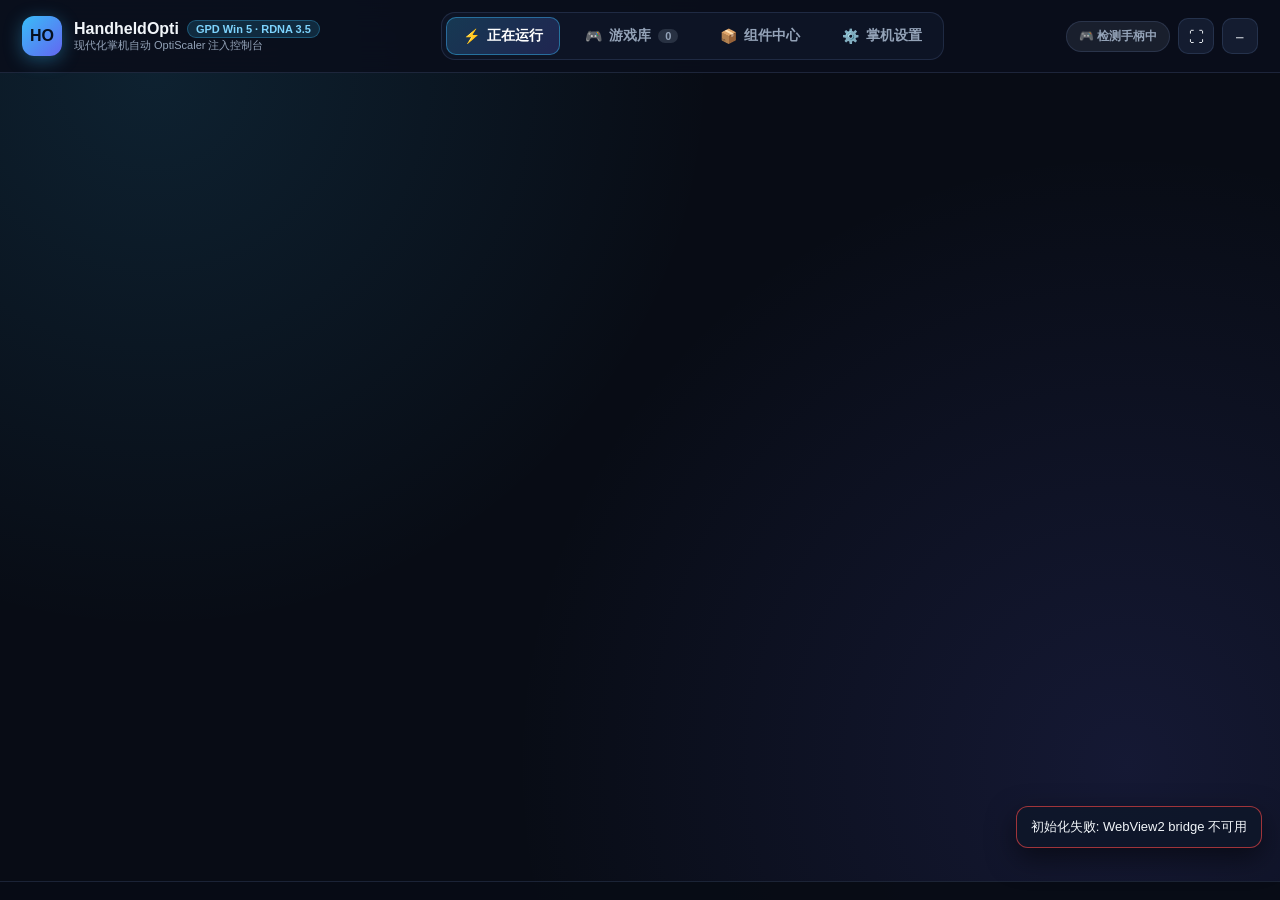
==== src/HandheldOpti.App/WebUI/index.html @ 9171dda8 "feat: implement HandheldOpti automatic OptiScaler injector and QAM overlay for GPD Win 5" ====
<!DOCTYPE html>
<html lang="zh-CN">
<head>
  <meta charset="UTF-8" />
  <meta name="viewport" content="width=device-width, initial-scale=1.0" />
  <title>HandheldOpti · GPD Win 5 自动 OptiScaler</title>
  <link rel="stylesheet" href="styles.css" />
</head>
<body>
  <div id="app" class="app-shell">
    <!-- Top Header (Hidden in compact QAM mode or streamlined) -->
    <header id="consoleHeader" class="top-bar">
      <div class="brand-cluster">
        <div class="brand-logo">HO</div>
        <div>
          <div class="brand-title">HandheldOpti <span class="badge-hw">GPD Win 5 · RDNA 3.5</span></div>
          <div class="brand-sub">现代化掌机自动 OptiScaler 注入控制台</div>
        </div>
      </div>

      <nav class="tab-strip" role="tablist">
        <button class="tab-btn active" data-nav data-tab="running"><span class="tab-icon">⚡</span> 正在运行</button>
        <button class="tab-btn" data-nav data-tab="library"><span class="tab-icon">🎮</span> 游戏库 <span id="libCountPill" class="pill-count">0</span></button>
        <button class="tab-btn" data-nav data-tab="components"><span class="tab-icon">📦</span> 组件中心</button>
        <button class="tab-btn" data-nav data-tab="settings"><span class="tab-icon">⚙️</span> 掌机设置</button>
      </nav>

      <div class="header-actions">
        <span id="controllerPill" class="status-pill muted">🎮 检测手柄中</span>
        <button id="btnToggleFullscreen" class="icon-btn" data-nav title="切换全屏">⛶</button>
        <button id="btnMinimizeTray" class="icon-btn" data-nav title="最小化到托盘">⎯</button>
      </div>
    </header>

    <!-- QAM Compact Header -->
    <header id="qamHeader" class="qam-bar hidden">
      <div class="qam-title-row">
        <div class="brand-logo sm">HO</div>
        <div>
          <div class="qam-title">HandheldOpti 快捷菜单</div>
          <div id="qamControllerSub" class="qam-sub">GPD Win 5 · XInput 就绪</div>
        </div>
      </div>
      <div class="qam-top-actions">
        <button id="btnQamOpenConsole" class="chip-btn" data-nav>控制台</button>
        <button id="btnQamClose" class="chip-btn danger" data-nav>✕</button>
      </div>
    </header>

    <!-- Main Scrollable Viewport -->
    <main id="viewport" class="viewport">
      <!-- Views rendered dynamically by app.js -->
    </main>

    <!-- Persistent Handheld Key Legend Footer -->
    <footer id="gamepadLegend" class="legend-bar">
      <div class="legend-items" id="legendItems"></div>
      <div id="globalNotice" class="global-notice"></div>
    </footer>
  </div>

  <!-- Modal / Drawer Layer -->
  <div id="modalBackdrop" class="modal-backdrop hidden">
    <div id="modalCard" class="modal-card"></div>
  </div>

  <!-- Toast Stack -->
  <div id="toastStack" class="toast-stack"></div>

  <script src="app.js"></script>
</body>
</html>
---- src/HandheldOpti.App/WebUI/styles.css ----
:root {
  --bg-root: #080c15;
  --bg-panel: rgba(18, 25, 42, 0.88);
  --bg-card: rgba(24, 34, 56, 0.78);
  --bg-card-hover: rgba(34, 48, 78, 0.92);
  --border-subtle: rgba(130, 160, 220, 0.16);
  --border-focus: #38bdf8;
  --accent: #38bdf8;
  --accent-2: #6366f1;
  --success: #22c55e;
  --warning: #f59e0b;
  --danger: #ef4444;
  --text-main: #f1f5f9;
  --text-dim: #94a3b8;
  --radius-lg: 16px;
  --radius-md: 12px;
  --radius-sm: 8px;
  --font-sans: "Segoe UI Variable Display", "Segoe UI", "Microsoft YaHei UI", sans-serif;
}

* {
  box-sizing: border-box;
  user-select: none;
}

html, body {
  margin: 0;
  padding: 0;
  width: 100%;
  height: 100%;
  background: radial-gradient(circle at 12% 8%, rgba(56, 189, 248, 0.12), transparent 40%),
              radial-gradient(circle at 88% 85%, rgba(99, 102, 241, 0.14), transparent 45%),
              var(--bg-root);
  color: var(--text-main);
  font-family: var(--font-sans);
  overflow: hidden;
}

.hidden {
  display: none !important;
}

.app-shell {
  display: flex;
  flex-direction: column;
  height: 100vh;
  width: 100vw;
}

/* Header */
.top-bar {
  display: flex;
  align-items: center;
  justify-content: space-between;
  gap: 16px;
  padding: 12px 22px;
  background: rgba(10, 15, 28, 0.92);
  border-bottom: 1px solid var(--border-subtle);
  backdrop-filter: blur(18px);
  flex-shrink: 0;
}

.brand-cluster {
  display: flex;
  align-items: center;
  gap: 12px;
}

.brand-logo {
  width: 40px;
  height: 40px;
  border-radius: 12px;
  background: linear-gradient(135deg, #38bdf8, #6366f1);
  color: #06101f;
  font-weight: 800;
  font-size: 16px;
  display: flex;
  align-items: center;
  justify-content: center;
  box-shadow: 0 4px 18px rgba(56, 189, 248, 0.35);
}

.brand-logo.sm {
  width: 32px;
  height: 32px;
  font-size: 13px;
  border-radius: 9px;
}

.brand-title {
  font-size: 16px;
  font-weight: 700;
  display: flex;
  align-items: center;
  gap: 8px;
}

.brand-sub {
  font-size: 11px;
  color: var(--text-dim);
}

.badge-hw {
  font-size: 11px;
  padding: 2px 8px;
  border-radius: 999px;
  background: rgba(56, 189, 248, 0.16);
  color: #7dd3fc;
  border: 1px solid rgba(56, 189, 248, 0.32);
  font-weight: 600;
}

.tab-strip {
  display: flex;
  gap: 8px;
  background: rgba(15, 23, 42, 0.75);
  padding: 4px;
  border-radius: 14px;
  border: 1px solid var(--border-subtle);
}

.tab-btn {
  appearance: none;
  border: 1px solid transparent;
  background: transparent;
  color: var(--text-dim);
  padding: 9px 16px;
  border-radius: 10px;
  font-size: 14px;
  font-weight: 600;
  cursor: pointer;
  display: flex;
  align-items: center;
  gap: 7px;
  transition: all 0.16s ease;
}

.tab-btn.active {
  background: linear-gradient(135deg, rgba(56, 189, 248, 0.22), rgba(99, 102, 241, 0.22));
  color: #ffffff;
  border-color: rgba(56, 189, 248, 0.45);
}

.pill-count {
  font-size: 11px;
  background: rgba(148, 163, 184, 0.2);
  padding: 1px 7px;
  border-radius: 999px;
}

.header-actions {
  display: flex;
  align-items: center;
  gap: 8px;
}

.status-pill {
  font-size: 12px;
  padding: 6px 12px;
  border-radius: 999px;
  background: rgba(34, 197, 94, 0.15);
  color: #86efac;
  border: 1px solid rgba(34, 197, 94, 0.3);
  font-weight: 600;
}

.status-pill.muted {
  background: rgba(148, 163, 184, 0.12);
  color: var(--text-dim);
  border-color: var(--border-subtle);
}

.icon-btn {
  width: 36px;
  height: 36px;
  border-radius: 10px;
  border: 1px solid var(--border-subtle);
  background: var(--bg-card);
  color: var(--text-main);
  font-size: 15px;
  cursor: pointer;
}

/* QAM Header */
.qam-bar {
  display: flex;
  align-items: center;
  justify-content: space-between;
  padding: 12px 16px;
  background: rgba(11, 16, 29, 0.96);
  border-bottom: 1px solid var(--border-subtle);
  flex-shrink: 0;
}

.qam-title-row {
  display: flex;
  align-items: center;
  gap: 10px;
}

.qam-title {
  font-size: 15px;
  font-weight: 700;
}

.qam-sub {
  font-size: 11px;
  color: var(--text-dim);
}

.qam-top-actions {
  display: flex;
  gap: 6px;
}

/* Viewport */
.viewport {
  flex: 1;
  overflow-y: auto;
  padding: 20px 24px;
}

body.mode-qam .viewport {
  padding: 14px 16px;
}

.viewport::-webkit-scrollbar {
  width: 7px;
}
.viewport::-webkit-scrollbar-thumb {
  background: rgba(148, 163, 184, 0.25);
  border-radius: 999px;
}

/* Spatial Gamepad Focus Ring */
[data-nav] {
  outline: none;
  transition: transform 0.14s ease, box-shadow 0.14s ease, border-color 0.14s ease, background 0.14s ease;
}

[data-nav].gp-focused,
[data-nav]:focus-visible {
  outline: none;
  border-color: var(--border-focus) !important;
  box-shadow: 0 0 0 3px rgba(56, 189, 248, 0.36), 0 8px 24px rgba(14, 165, 233, 0.24) !important;
  transform: translateY(-1px);
}

/* Layouts */
.split-grid {
  display: grid;
  grid-template-columns: 380px 1fr;
  gap: 18px;
  align-items: start;
}

@media (max-width: 1060px) {
  .split-grid {
    grid-template-columns: 1fr;
  }
}

.card {
  background: var(--bg-panel);
  border: 1px solid var(--border-subtle);
  border-radius: var(--radius-lg);
  padding: 18px;
  backdrop-filter: blur(16px);
}

.card-compact {
  padding: 14px;
  border-radius: var(--radius-md);
}

.section-title {
  font-size: 15px;
  font-weight: 700;
  margin: 0 0 12px 0;
  display: flex;
  align-items: center;
  justify-content: space-between;
  gap: 8px;
}

.muted-text {
  color: var(--text-dim);
  font-size: 13px;
  line-height: 1.5;
}

/* Badges & Pills */
.badge-row {
  display: flex;
  flex-wrap: wrap;
  gap: 6px;
  margin-top: 8px;
}

.badge {
  font-size: 11px;
  font-weight: 600;
  padding: 3px 9px;
  border-radius: 999px;
  background: rgba(148, 163, 184, 0.15);
  color: #cbd5e1;
  border: 1px solid rgba(148, 163, 184, 0.22);
}

.badge.ok {
  background: rgba(34, 197, 94, 0.16);
  color: #86efac;
  border-color: rgba(34, 197, 94, 0.35);
}

.badge.info {
  background: rgba(56, 189, 248, 0.16);
  color: #7dd3fc;
  border-color: rgba(56, 189, 248, 0.35);
}

.badge.warn {
  background: rgba(245, 158, 11, 0.18);
  color: #fcd34d;
  border-color: rgba(245, 158, 11, 0.35);
}

.badge.danger {
  background: rgba(239, 68, 68, 0.18);
  color: #fca5a5;
  border-color: rgba(239, 68, 68, 0.4);
}

/* Buttons */
.btn {
  appearance: none;
  border: 1px solid var(--border-subtle);
  background: var(--bg-card);
  color: var(--text-main);
  padding: 11px 16px;
  border-radius: var(--radius-md);
  font-size: 13.5px;
  font-weight: 600;
  cursor: pointer;
  display: inline-flex;
  align-items: center;
  justify-content: center;
  gap: 8px;
  min-height: 42px;
}

.btn:hover {
  background: var(--bg-card-hover);
}

.btn.primary {
  background: linear-gradient(135deg, #0ea5e9, #6366f1);
  border-color: rgba(125, 211, 252, 0.45);
  color: #ffffff;
}

.btn.success {
  background: linear-gradient(135deg, #16a34a, #059669);
  border-color: rgba(134, 239, 172, 0.4);
  color: #ffffff;
}

.btn.danger {
  background: rgba(239, 68, 68, 0.18);
  border-color: rgba(239, 68, 68, 0.4);
  color: #fecaca;
}

.btn.full {
  width: 100%;
}

.btn:disabled {
  opacity: 0.45;
  cursor: not-allowed;
}

.chip-btn {
  appearance: none;
  border: 1px solid var(--border-subtle);
  background: rgba(24, 34, 56, 0.72);
  color: var(--text-dim);
  padding: 7px 12px;
  border-radius: 10px;
  font-size: 12.5px;
  font-weight: 600;
  cursor: pointer;
  min-height: 34px;
}

.chip-btn.active {
  background: rgba(56, 189, 248, 0.2);
  color: #e0f2fe;
  border-color: rgba(56, 189, 248, 0.55);
}

.chip-btn.danger {
  color: #fca5a5;
  border-color: rgba(239, 68, 68, 0.35);
}

/* Preset Cards */
.preset-grid {
  display: grid;
  grid-template-columns: repeat(2, minmax(0, 1fr));
  gap: 10px;
  margin-bottom: 14px;
}

body.mode-qam .preset-grid {
  grid-template-columns: 1fr;
}

.preset-card {
  text-align: left;
  padding: 12px 14px;
  border-radius: var(--radius-md);
  border: 1px solid var(--border-subtle);
  background: rgba(15, 23, 42, 0.65);
  color: var(--text-main);
  cursor: pointer;
}

.preset-card.active {
  background: linear-gradient(135deg, rgba(56, 189, 248, 0.18), rgba(99, 102, 241, 0.18));
  border-color: rgba(56, 189, 248, 0.65);
}

.preset-name {
  font-size: 13.5px;
  font-weight: 700;
}

.preset-sub {
  font-size: 11.5px;
  color: #7dd3fc;
  margin-top: 2px;
}

.preset-desc {
  font-size: 11.5px;
  color: var(--text-dim);
  margin-top: 6px;
  line-height: 1.4;
}

/* Form Controls */
.control-grid {
  display: grid;
  grid-template-columns: repeat(2, minmax(0, 1fr));
  gap: 10px;
}

body.mode-qam .control-grid {
  grid-template-columns: 1fr;
}

.field-box {
  background: rgba(12, 18, 32, 0.72);
  border: 1px solid var(--border-subtle);
  border-radius: var(--radius-md);
  padding: 10px 12px;
}

.field-label {
  font-size: 11.5px;
  color: var(--text-dim);
  margin-bottom: 6px;
  display: block;
}

.select-input, .text-input {
  width: 100%;
  background: rgba(15, 23, 42, 0.95);
  border: 1px solid var(--border-subtle);
  color: var(--text-main);
  border-radius: 8px;
  padding: 8px 10px;
  font-size: 13px;
  font-family: inherit;
}

.toggle-row {
  display: flex;
  align-items: center;
  justify-content: space-between;
  gap: 12px;
  padding: 11px 13px;
  border-radius: var(--radius-md);
  border: 1px solid var(--border-subtle);
  background: rgba(12, 18, 32, 0.72);
  cursor: pointer;
  width: 100%;
  color: var(--text-main);
  text-align: left;
}

.toggle-title {
  font-size: 13px;
  font-weight: 600;
}

.toggle-desc {
  font-size: 11.5px;
  color: var(--text-dim);
  margin-top: 2px;
}

.switch-pill {
  width: 44px;
  height: 24px;
  border-radius: 999px;
  background: rgba(148, 163, 184, 0.25);
  position: relative;
  flex-shrink: 0;
  transition: background 0.16s ease;
}

.switch-pill::after {
  content: "";
  width: 18px;
  height: 18px;
  border-radius: 50%;
  background: #ffffff;
  position: absolute;
  top: 3px;
  left: 3px;
  transition: transform 0.16s ease;
}

.switch-pill.on {
  background: #22c55e;
}

.switch-pill.on::after {
  transform: translateX(20px);
}

/* Library Grid */
.toolbar {
  display: flex;
  flex-wrap: wrap;
  align-items: center;
  justify-content: space-between;
  gap: 10px;
  margin-bottom: 16px;
}

.filter-row {
  display: flex;
  flex-wrap: wrap;
  gap: 6px;
}

.library-grid {
  display: grid;
  grid-template-columns: repeat(auto-fill, minmax(260px, 1fr));
  gap: 14px;
}

.game-card {
  background: var(--bg-panel);
  border: 1px solid var(--border-subtle);
  border-radius: var(--radius-lg);
  overflow: hidden;
  display: flex;
  flex-direction: column;
  text-align: left;
  padding: 0;
  color: var(--text-main);
  cursor: pointer;
}

.game-cover {
  height: 128px;
  width: 100%;
  background: linear-gradient(135deg, #172554, #312e81);
  position: relative;
  overflow: hidden;
  display: flex;
  align-items: flex-end;
  padding: 10px 12px;
}

.game-cover img {
  position: absolute;
  inset: 0;
  width: 100%;
  height: 100%;
  object-fit: cover;
  opacity: 0.72;
}

.game-cover::after {
  content: "";
  position: absolute;
  inset: 0;
  background: linear-gradient(180deg, transparent 20%, rgba(8, 12, 21, 0.92) 100%);
}

.game-cover-title {
  position: relative;
  z-index: 1;
  font-size: 15px;
  font-weight: 700;
  text-shadow: 0 2px 8px rgba(0, 0, 0, 0.8);
}

.game-card-body {
  padding: 12px 14px 14px;
  display: flex;
  flex-direction: column;
  gap: 8px;
  flex: 1;
}

.game-path {
  font-size: 11px;
  color: var(--text-dim);
  white-space: nowrap;
  overflow: hidden;
  text-overflow: ellipsis;
}

.card-actions {
  display: flex;
  gap: 8px;
  margin-top: auto;
  padding-top: 6px;
}

/* Components Center */
.comp-grid {
  display: grid;
  grid-template-columns: repeat(2, minmax(0, 1fr));
  gap: 14px;
}

@media (max-width: 960px) {
  .comp-grid {
    grid-template-columns: 1fr;
  }
}

.progress-track {
  width: 100%;
  height: 7px;
  border-radius: 999px;
  background: rgba(148, 163, 184, 0.16);
  overflow: hidden;
  margin-top: 10px;
}

.progress-fill {
  height: 100%;
  background: linear-gradient(90deg, #38bdf8, #6366f1);
  width: 0%;
  transition: width 0.15s ease;
}

/* Legend Bar */
.legend-bar {
  display: flex;
  align-items: center;
  justify-content: space-between;
  gap: 12px;
  padding: 9px 20px;
  background: rgba(8, 12, 21, 0.96);
  border-top: 1px solid var(--border-subtle);
  font-size: 12px;
  color: var(--text-dim);
  flex-shrink: 0;
}

body.mode-qam .legend-bar {
  padding: 8px 14px;
  font-size: 11px;
}

.legend-items {
  display: flex;
  flex-wrap: wrap;
  gap: 14px;
}

.legend-item {
  display: inline-flex;
  align-items: center;
  gap: 5px;
}

.keycap {
  display: inline-flex;
  align-items: center;
  justify-content: center;
  padding: 2px 7px;
  border-radius: 6px;
  background: rgba(148, 163, 184, 0.18);
  border: 1px solid rgba(148, 163, 184, 0.3);
  color: #f8fafc;
  font-size: 11px;
  font-weight: 700;
}

/* Modal & Toast */
.modal-backdrop {
  position: fixed;
  inset: 0;
  background: rgba(4, 7, 14, 0.78);
  backdrop-filter: blur(8px);
  display: flex;
  align-items: center;
  justify-content: center;
  padding: 20px;
  z-index: 50;
}

.modal-card {
  width: min(680px, 96vw);
  max-height: 86vh;
  overflow-y: auto;
  background: #0f172a;
  border: 1px solid rgba(56, 189, 248, 0.35);
  border-radius: 18px;
  padding: 20px;
  box-shadow: 0 24px 60px rgba(0, 0, 0, 0.65);
}

.log-pre {
  background: #060a12;
  border: 1px solid var(--border-subtle);
  border-radius: 10px;
  padding: 12px;
  font-family: Consolas, monospace;
  font-size: 11.5px;
  color: #cbd5e1;
  max-height: 260px;
  overflow: auto;
  white-space: pre-wrap;
  word-break: break-all;
}

.toast-stack {
  position: fixed;
  right: 18px;
  bottom: 52px;
  display: flex;
  flex-direction: column;
  gap: 8px;
  z-index: 80;
  max-width: 380px;
}

.toast {
  padding: 11px 14px;
  border-radius: 12px;
  background: rgba(15, 23, 42, 0.96);
  border: 1px solid rgba(56, 189, 248, 0.45);
  color: var(--text-main);
  font-size: 13px;
  box-shadow: 0 10px 28px rgba(0, 0, 0, 0.5);
}

.toast.ok { border-color: rgba(34, 197, 94, 0.6); }
.toast.err { border-color: rgba(239, 68, 68, 0.65); }

.action-stack {
  display: flex;
  flex-direction: column;
  gap: 9px;
}

.action-row {
  display: grid;
  grid-template-columns: repeat(2, minmax(0, 1fr));
  gap: 9px;
}

.banner-warn {
  padding: 10px 12px;
  border-radius: 10px;
  background: rgba(245, 158, 11, 0.14);
  border: 1px solid rgba(245, 158, 11, 0.4);
  color: #fde68a;
  font-size: 12.5px;
  line-height: 1.45;
  margin-top: 10px;
}

.banner-danger {
  padding: 10px 12px;
  border-radius: 10px;
  background: rgba(239, 68, 68, 0.16);
  border: 1px solid rgba(239, 68, 68, 0.45);
  color: #fecaca;
  font-size: 12.5px;
  line-height: 1.45;
  margin-top: 10px;
}
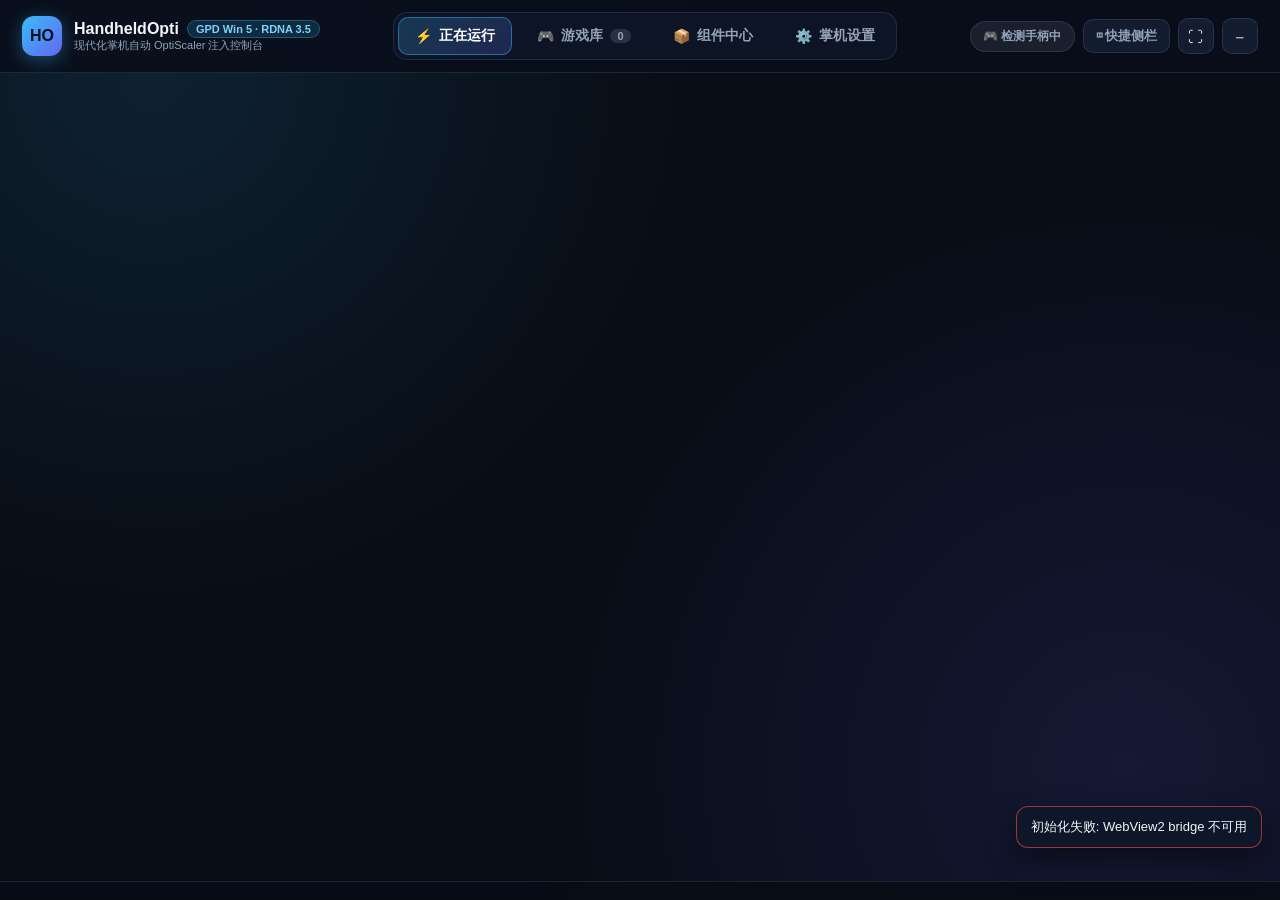
==== commit 021e8871: "feat: add app icon, GPD Win 5 DPI window fit, GUI self-test, and standalone installer" ====
--- a/src/HandheldOpti.App/WebUI/index.html
+++ b/src/HandheldOpti.App/WebUI/index.html
@@ -27,6 +27,7 @@
 
       <div class="header-actions">
         <span id="controllerPill" class="status-pill muted">🎮 检测手柄中</span>
+        <button id="btnOpenQam" class="chip-btn" data-nav title="切换右侧快捷菜单 (Ctrl+Alt+O)">◫ 快捷侧栏</button>
         <button id="btnToggleFullscreen" class="icon-btn" data-nav title="切换全屏">⛶</button>
         <button id="btnMinimizeTray" class="icon-btn" data-nav title="最小化到托盘">⎯</button>
       </div>
--- a/src/HandheldOpti.App/WebUI/styles.css
+++ b/src/HandheldOpti.App/WebUI/styles.css
@@ -93,11 +93,13 @@
   display: flex;
   align-items: center;
   gap: 8px;
+  white-space: nowrap;
 }
 
 .brand-sub {
   font-size: 11px;
   color: var(--text-dim);
+  white-space: nowrap;
 }
 
 .badge-hw {
@@ -108,6 +110,8 @@
   color: #7dd3fc;
   border: 1px solid rgba(56, 189, 248, 0.32);
   font-weight: 600;
+  white-space: nowrap;
+  flex-shrink: 0;
 }
 
 .tab-strip {
@@ -132,6 +136,8 @@
   display: flex;
   align-items: center;
   gap: 7px;
+  white-space: nowrap;
+  flex-shrink: 0;
   transition: all 0.16s ease;
 }
 
@@ -162,6 +168,8 @@
   color: #86efac;
   border: 1px solid rgba(34, 197, 94, 0.3);
   font-weight: 600;
+  white-space: nowrap;
+  flex-shrink: 0;
 }
 
 .status-pill.muted {
@@ -179,6 +187,36 @@
   color: var(--text-main);
   font-size: 15px;
   cursor: pointer;
+  flex-shrink: 0;
+}
+
+@media (max-width: 1240px) {
+  .brand-sub {
+    display: none;
+  }
+  .badge-hw {
+    font-size: 10.5px;
+    padding: 2px 7px;
+  }
+  .tab-btn {
+    padding: 7px 11px;
+    font-size: 13px;
+    gap: 5px;
+  }
+  .status-pill {
+    font-size: 11.5px;
+    padding: 5px 10px;
+  }
+  .top-bar {
+    padding: 10px 14px;
+    gap: 10px;
+  }
+}
+
+@media (max-width: 1060px) {
+  .badge-hw {
+    display: none;
+  }
 }
 
 /* QAM Header */
@@ -391,6 +429,8 @@
   font-weight: 600;
   cursor: pointer;
   min-height: 34px;
+  white-space: nowrap;
+  flex-shrink: 0;
 }
 
 .chip-btn.active {
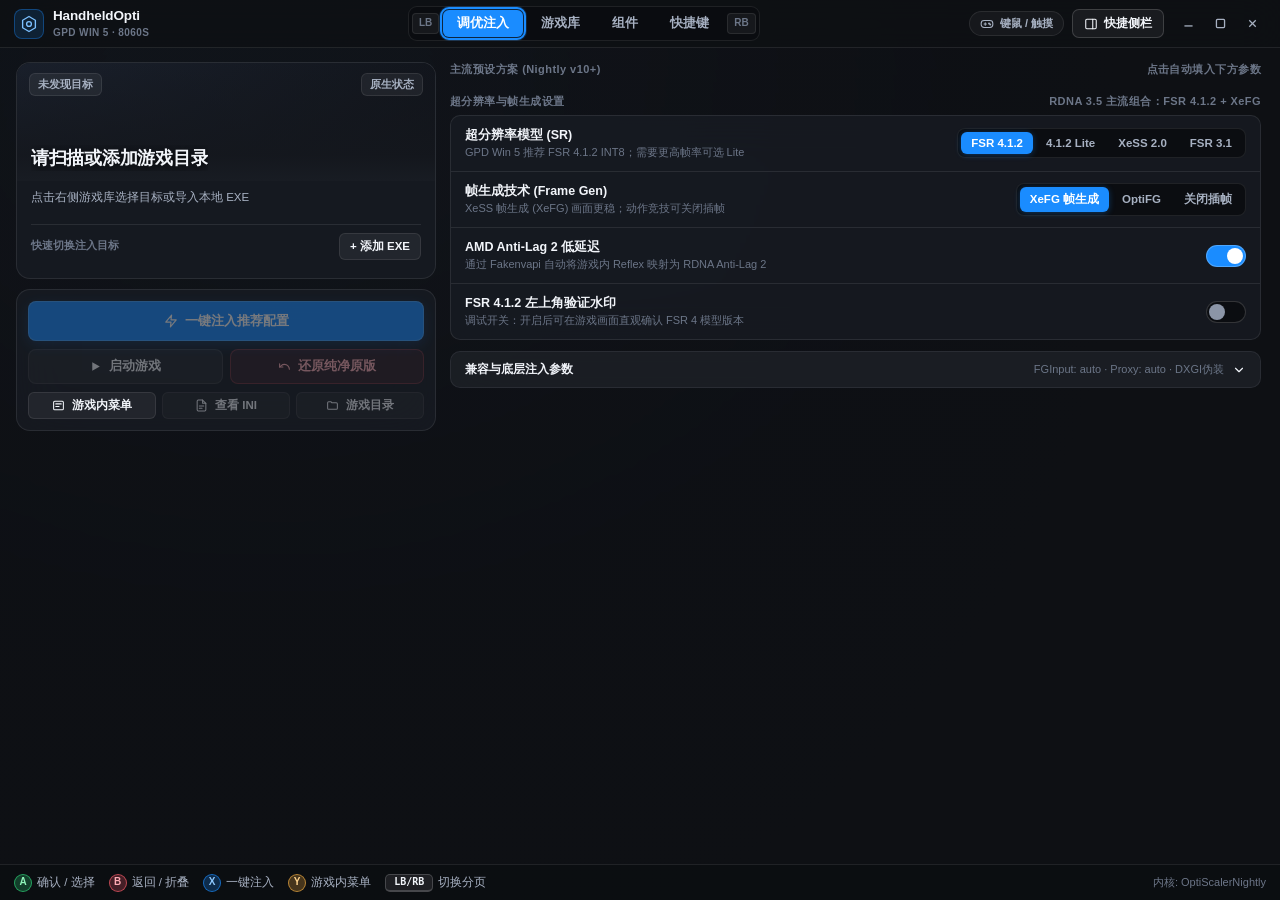
==== commit 2c7d7924: "feat(ui,core): redesign console/QAM in ClawTweaks style and default to FSR 4.1.2 INT8 + XeFG" ====
--- a/src/HandheldOpti.App/WebUI/index.html
+++ b/src/HandheldOpti.App/WebUI/index.html
@@ -3,71 +3,126 @@
 <head>
   <meta charset="UTF-8" />
   <meta name="viewport" content="width=device-width, initial-scale=1.0" />
-  <title>HandheldOpti · GPD Win 5 自动 OptiScaler</title>
+  <title>HandheldOpti</title>
   <link rel="stylesheet" href="styles.css" />
 </head>
-<body>
-  <div id="app" class="app-shell">
-    <!-- Top Header (Hidden in compact QAM mode or streamlined) -->
-    <header id="consoleHeader" class="top-bar">
-      <div class="brand-cluster">
-        <div class="brand-logo">HO</div>
-        <div>
-          <div class="brand-title">HandheldOpti <span class="badge-hw">GPD Win 5 · RDNA 3.5</span></div>
-          <div class="brand-sub">现代化掌机自动 OptiScaler 注入控制台</div>
+<body class="mode-console">
+  <!-- Dynamic Game Hero Blurred Backdrop -->
+  <div id="ambientBackdrop" class="ambient-backdrop" aria-hidden="true">
+    <img id="ambientHeroImg" class="ambient-hero-img is-empty" alt="" />
+    <div class="ambient-vignette"></div>
+  </div>
+
+  <div id="appShell" class="app-shell">
+    <!-- Console Top Navigation Bar (48px, hidden in QAM mode) -->
+    <header id="topBar" class="top-bar">
+      <div class="top-brand">
+        <div class="brand-mark" aria-hidden="true">
+          <svg viewBox="0 0 24 24" width="18" height="18" fill="none" stroke="currentColor" stroke-width="1.8" stroke-linecap="round" stroke-linejoin="round">
+            <polygon points="12 2 20.5 7 20.5 17 12 22 3.5 17 3.5 7"></polygon>
+            <circle cx="12" cy="12" r="3.2"></circle>
+          </svg>
+        </div>
+        <div class="brand-copy">
+          <span class="brand-title">HandheldOpti</span>
+          <span id="deviceTag" class="brand-sub">GPD WIN 5 · 8060S</span>
         </div>
       </div>
 
-      <nav class="tab-strip" role="tablist">
-        <button class="tab-btn active" data-nav data-tab="running"><span class="tab-icon">⚡</span> 正在运行</button>
-        <button class="tab-btn" data-nav data-tab="library"><span class="tab-icon">🎮</span> 游戏库 <span id="libCountPill" class="pill-count">0</span></button>
-        <button class="tab-btn" data-nav data-tab="components"><span class="tab-icon">📦</span> 组件中心</button>
-        <button class="tab-btn" data-nav data-tab="settings"><span class="tab-icon">⚙️</span> 掌机设置</button>
+      <nav class="top-nav" aria-label="主功能导航">
+        <span class="bumper-cap" title="LB 向左切换">LB</span>
+        <button class="tab-btn active" data-tab="tune" data-focusable="true">调优注入</button>
+        <button class="tab-btn" data-tab="library" data-focusable="true">游戏库</button>
+        <button class="tab-btn" data-tab="components" data-focusable="true">组件</button>
+        <button class="tab-btn" data-tab="shortcuts" data-focusable="true">快捷键</button>
+        <span class="bumper-cap" title="RB 向右切换">RB</span>
       </nav>
 
-      <div class="header-actions">
-        <span id="controllerPill" class="status-pill muted">🎮 检测手柄中</span>
-        <button id="btnOpenQam" class="chip-btn" data-nav title="切换右侧快捷菜单 (Ctrl+Alt+O)">◫ 快捷侧栏</button>
-        <button id="btnToggleFullscreen" class="icon-btn" data-nav title="切换全屏">⛶</button>
-        <button id="btnMinimizeTray" class="icon-btn" data-nav title="最小化到托盘">⎯</button>
+      <div class="top-actions">
+        <div id="controllerChip" class="gp-status-chip" title="控制器连接状态">
+          <svg viewBox="0 0 24 24" width="14" height="14" fill="none" stroke="currentColor" stroke-width="1.8" stroke-linecap="round" stroke-linejoin="round">
+            <rect x="2" y="6" width="20" height="12" rx="5"></rect>
+            <path d="M7 12h4M9 10v4"></path>
+            <circle cx="15.5" cy="11" r="0.8" fill="currentColor"></circle>
+            <circle cx="17.5" cy="13" r="0.8" fill="currentColor"></circle>
+          </svg>
+          <span id="controllerLabel">键鼠 / 触摸</span>
+        </div>
+
+        <button id="btnOpenQam" class="top-pill-btn" data-focusable="true" title="打开右侧掌机快捷侧栏">
+          <svg viewBox="0 0 24 24" width="14" height="14" fill="none" stroke="currentColor" stroke-width="1.8" stroke-linecap="round" stroke-linejoin="round">
+            <rect x="3" y="4" width="18" height="16" rx="2"></rect>
+            <line x1="15" y1="4" x2="15" y2="20"></line>
+          </svg>
+          <span>快捷侧栏</span>
+        </button>
+
+        <div class="win-controls">
+          <button id="btnMinimize" class="win-btn" title="最小化到托盘" aria-label="最小化">
+            <svg viewBox="0 0 16 16" width="13" height="13" fill="none" stroke="currentColor" stroke-width="1.6"><line x1="3" y1="11" x2="13" y2="11"></line></svg>
+          </button>
+          <button id="btnFullscreen" class="win-btn" title="切换全屏掌机模式" aria-label="全屏">
+            <svg viewBox="0 0 16 16" width="13" height="13" fill="none" stroke="currentColor" stroke-width="1.6"><rect x="3" y="3" width="10" height="10" rx="1.2"></rect></svg>
+          </button>
+          <button id="btnCloseApp" class="win-btn win-btn-close" title="隐藏到系统托盘" aria-label="关闭">
+            <svg viewBox="0 0 16 16" width="13" height="13" fill="none" stroke="currentColor" stroke-width="1.6"><line x1="4" y1="4" x2="12" y2="12"></line><line x1="12" y1="4" x2="4" y2="12"></line></svg>
+          </button>
+        </div>
       </div>
     </header>
 
-    <!-- QAM Compact Header -->
-    <header id="qamHeader" class="qam-bar hidden">
-      <div class="qam-title-row">
-        <div class="brand-logo sm">HO</div>
-        <div>
-          <div class="qam-title">HandheldOpti 快捷菜单</div>
-          <div id="qamControllerSub" class="qam-sub">GPD Win 5 · XInput 就绪</div>
-        </div>
+    <!-- Primary Content Region (dynamically rendered for Console OR QAM mode) -->
+    <main id="mainView" class="main-view"></main>
+
+    <!-- Right Vertical Icon Rail (visible only in QAM mode) -->
+    <aside id="qamRail" class="qam-rail hidden" aria-label="侧栏页面切换">
+      <span class="qam-bumper">LB</span>
+      <div class="qam-rail-items">
+        <button class="qam-rail-btn active" data-qam-tab="tune" title="超分调优">
+          <svg viewBox="0 0 24 24" width="18" height="18" fill="none" stroke="currentColor" stroke-width="1.8" stroke-linecap="round">
+            <line x1="4" y1="6" x2="20" y2="6"></line><circle cx="9" cy="6" r="2" fill="#0e1014"></circle>
+            <line x1="4" y1="12" x2="20" y2="12"></line><circle cx="15" cy="12" r="2" fill="#0e1014"></circle>
+            <line x1="4" y1="18" x2="20" y2="18"></line><circle cx="11" cy="18" r="2" fill="#0e1014"></circle>
+          </svg>
+        </button>
+        <button class="qam-rail-btn" data-qam-tab="compat" title="兼容与底层参数">
+          <svg viewBox="0 0 24 24" width="18" height="18" fill="none" stroke="currentColor" stroke-width="1.8" stroke-linecap="round" stroke-linejoin="round">
+            <path d="M12 3l7 3v5c0 5-3.2 8.7-7 10-3.8-1.3-7-5-7-10V6l7-3z"></path>
+          </svg>
+        </button>
+        <button class="qam-rail-btn" data-qam-tab="games" title="切换目标游戏">
+          <svg viewBox="0 0 24 24" width="18" height="18" fill="none" stroke="currentColor" stroke-width="1.8" stroke-linecap="round" stroke-linejoin="round">
+            <rect x="3" y="4" width="7" height="7" rx="1.5"></rect>
+            <rect x="14" y="4" width="7" height="7" rx="1.5"></rect>
+            <rect x="3" y="13" width="7" height="7" rx="1.5"></rect>
+            <rect x="14" y="13" width="7" height="7" rx="1.5"></rect>
+          </svg>
+        </button>
       </div>
-      <div class="qam-top-actions">
-        <button id="btnQamOpenConsole" class="chip-btn" data-nav>控制台</button>
-        <button id="btnQamClose" class="chip-btn danger" data-nav>✕</button>
-      </div>
-    </header>
+      <span class="qam-bumper">RB</span>
+    </aside>
 
-    <!-- Main Scrollable Viewport -->
-    <main id="viewport" class="viewport">
-      <!-- Views rendered dynamically by app.js -->
-    </main>
-
-    <!-- Persistent Handheld Key Legend Footer -->
-    <footer id="gamepadLegend" class="legend-bar">
-      <div class="legend-items" id="legendItems"></div>
-      <div id="globalNotice" class="global-notice"></div>
-    </footer>
+    <!-- Handheld Bottom Action Prompt Strip -->
+    <footer id="gamepadLegend" class="bottom-legend"></footer>
   </div>
 
-  <!-- Modal / Drawer Layer -->
+  <!-- Frosted Diagnostics / INI Viewer Modal -->
   <div id="modalBackdrop" class="modal-backdrop hidden">
-    <div id="modalCard" class="modal-card"></div>
+    <div class="modal-panel" role="dialog" aria-modal="true" aria-labelledby="modalTitle">
+      <div class="modal-head">
+        <div>
+          <h3 id="modalTitle" class="modal-title">诊断详情</h3>
+          <p id="modalSubtitle" class="modal-sub"></p>
+        </div>
+        <button id="btnCloseModal" class="win-btn" data-focusable="true" aria-label="关闭弹窗">
+          <svg viewBox="0 0 16 16" width="14" height="14" fill="none" stroke="currentColor" stroke-width="1.7"><line x1="4" y1="4" x2="12" y2="12"></line><line x1="12" y1="4" x2="4" y2="12"></line></svg>
+        </button>
+      </div>
+      <div id="modalBody" class="modal-body"></div>
+    </div>
   </div>
 
-  <!-- Toast Stack -->
   <div id="toastStack" class="toast-stack"></div>
-
   <script src="app.js"></script>
 </body>
 </html>
--- a/src/HandheldOpti.App/WebUI/styles.css
+++ b/src/HandheldOpti.App/WebUI/styles.css
@@ -1,26 +1,35 @@
 :root {
-  --bg-root: #080c15;
-  --bg-panel: rgba(18, 25, 42, 0.88);
-  --bg-card: rgba(24, 34, 56, 0.78);
-  --bg-card-hover: rgba(34, 48, 78, 0.92);
-  --border-subtle: rgba(130, 160, 220, 0.16);
-  --border-focus: #38bdf8;
-  --accent: #38bdf8;
-  --accent-2: #6366f1;
-  --success: #22c55e;
-  --warning: #f59e0b;
-  --danger: #ef4444;
-  --text-main: #f1f5f9;
-  --text-dim: #94a3b8;
-  --radius-lg: 16px;
-  --radius-md: 12px;
-  --radius-sm: 8px;
-  --font-sans: "Segoe UI Variable Display", "Segoe UI", "Microsoft YaHei UI", sans-serif;
+  --bg-base: #0e1014;
+  --bg-elevated: rgba(20, 23, 29, 0.84);
+  --bg-card: rgba(24, 28, 35, 0.82);
+  --bg-row: rgba(31, 36, 45, 0.72);
+  --bg-well: rgba(11, 13, 17, 0.88);
+  --accent: #1a8cff;
+  --accent-hover: #3399ff;
+  --accent-soft: rgba(26, 140, 255, 0.16);
+  --accent-glow: rgba(26, 140, 255, 0.34);
+  --success: #2fd67b;
+  --success-soft: rgba(47, 214, 123, 0.16);
+  --warning: #f5b042;
+  --warning-soft: rgba(245, 176, 66, 0.16);
+  --danger: #ff5d6c;
+  --danger-soft: rgba(255, 93, 108, 0.14);
+  --border: rgba(255, 255, 255, 0.085);
+  --border-strong: rgba(255, 255, 255, 0.16);
+  --text-primary: #f2f5fa;
+  --text-secondary: #a7b1c2;
+  --text-muted: #6c7688;
+  --radius-sm: 6px;
+  --radius-md: 10px;
+  --radius-lg: 14px;
+  --font-sans: "Segoe UI Variable Text", "Segoe UI", "Microsoft YaHei UI", sans-serif;
+  --font-mono: "Cascadia Code", "Consolas", monospace;
 }
 
 * {
   box-sizing: border-box;
   user-select: none;
+  -webkit-user-drag: none;
 }
 
 html, body {
@@ -28,817 +37,1292 @@
   padding: 0;
   width: 100%;
   height: 100%;
-  background: radial-gradient(circle at 12% 8%, rgba(56, 189, 248, 0.12), transparent 40%),
-              radial-gradient(circle at 88% 85%, rgba(99, 102, 241, 0.14), transparent 45%),
-              var(--bg-root);
-  color: var(--text-main);
+  overflow: hidden;
+  background: var(--bg-base);
+  color: var(--text-primary);
   font-family: var(--font-sans);
-  overflow: hidden;
+  font-size: 13px;
+  line-height: 1.45;
+  -webkit-font-smoothing: antialiased;
 }
 
 .hidden {
   display: none !important;
 }
 
+/* Custom thin dark scrollbars */
+::-webkit-scrollbar {
+  width: 5px;
+  height: 5px;
+}
+::-webkit-scrollbar-track {
+  background: transparent;
+}
+::-webkit-scrollbar-thumb {
+  background: rgba(255, 255, 255, 0.14);
+  border-radius: 999px;
+}
+::-webkit-scrollbar-thumb:hover {
+  background: rgba(255, 255, 255, 0.24);
+}
+
+/* Blurred dynamic game hero background */
+.ambient-backdrop {
+  position: fixed;
+  inset: 0;
+  z-index: 0;
+  pointer-events: none;
+  overflow: hidden;
+  background: radial-gradient(circle at 22% 18%, rgba(38, 52, 74, 0.28), #0e1014 68%);
+}
+
+.ambient-hero-img {
+  width: 100%;
+  height: 100%;
+  object-fit: cover;
+  transform: scale(1.08);
+  filter: blur(42px) brightness(0.36) saturate(1.18);
+  opacity: 0.72;
+  transition: opacity 0.35s ease;
+}
+
+.ambient-hero-img.is-empty {
+  opacity: 0;
+}
+
+.ambient-vignette {
+  position: absolute;
+  inset: 0;
+  background:
+    linear-gradient(180deg, rgba(14, 16, 20, 0.52) 0%, rgba(14, 16, 20, 0.78) 55%, rgba(14, 16, 20, 0.96) 100%),
+    radial-gradient(ellipse at 18% 20%, transparent 15%, rgba(14, 16, 20, 0.75) 85%);
+}
+
+/* Shell Layout */
 .app-shell {
-  display: flex;
-  flex-direction: column;
+  position: relative;
+  z-index: 1;
+  display: grid;
+  grid-template-rows: 48px 1fr 36px;
   height: 100vh;
   width: 100vw;
 }
 
-/* Header */
+/* Top Bar */
 .top-bar {
   display: flex;
   align-items: center;
   justify-content: space-between;
-  gap: 16px;
-  padding: 12px 22px;
-  background: rgba(10, 15, 28, 0.92);
-  border-bottom: 1px solid var(--border-subtle);
-  backdrop-filter: blur(18px);
-  flex-shrink: 0;
-}
-
-.brand-cluster {
-  display: flex;
-  align-items: center;
+  padding: 0 14px;
+  background: rgba(14, 16, 20, 0.88);
+  backdrop-filter: blur(20px);
+  border-bottom: 1px solid var(--border);
   gap: 12px;
 }
 
-.brand-logo {
-  width: 40px;
-  height: 40px;
-  border-radius: 12px;
-  background: linear-gradient(135deg, #38bdf8, #6366f1);
-  color: #06101f;
-  font-weight: 800;
-  font-size: 16px;
-  display: flex;
-  align-items: center;
-  justify-content: center;
-  box-shadow: 0 4px 18px rgba(56, 189, 248, 0.35);
-}
-
-.brand-logo.sm {
-  width: 32px;
-  height: 32px;
-  font-size: 13px;
+.top-brand {
+  display: flex;
+  align-items: center;
+  gap: 9px;
+  min-width: 185px;
+}
+
+.brand-mark {
+  width: 30px;
+  height: 30px;
+  border-radius: 8px;
+  background: rgba(26, 140, 255, 0.14);
+  border: 1px solid rgba(26, 140, 255, 0.36);
+  color: #7cc0ff;
+  display: grid;
+  place-items: center;
+}
+
+.brand-copy {
+  display: flex;
+  flex-direction: column;
+}
+
+.brand-title {
+  font-size: 13.5px;
+  font-weight: 700;
+  letter-spacing: -0.01em;
+}
+
+.brand-sub {
+  font-size: 10px;
+  color: var(--text-muted);
+  font-weight: 600;
+  letter-spacing: 0.04em;
+}
+
+.top-nav {
+  display: flex;
+  align-items: center;
+  gap: 4px;
+  padding: 3px;
+  background: var(--bg-well);
+  border: 1px solid var(--border);
   border-radius: 9px;
 }
 
-.brand-title {
-  font-size: 16px;
+.bumper-cap {
+  font-size: 10px;
   font-weight: 700;
-  display: flex;
-  align-items: center;
-  gap: 8px;
-  white-space: nowrap;
-}
-
-.brand-sub {
-  font-size: 11px;
-  color: var(--text-dim);
-  white-space: nowrap;
-}
-
-.badge-hw {
-  font-size: 11px;
-  padding: 2px 8px;
-  border-radius: 999px;
-  background: rgba(56, 189, 248, 0.16);
-  color: #7dd3fc;
-  border: 1px solid rgba(56, 189, 248, 0.32);
-  font-weight: 600;
-  white-space: nowrap;
-  flex-shrink: 0;
-}
-
-.tab-strip {
-  display: flex;
-  gap: 8px;
-  background: rgba(15, 23, 42, 0.75);
-  padding: 4px;
-  border-radius: 14px;
-  border: 1px solid var(--border-subtle);
+  color: var(--text-muted);
+  padding: 2px 6px;
+  border-radius: 4px;
+  background: rgba(255, 255, 255, 0.05);
+  border: 1px solid var(--border);
 }
 
 .tab-btn {
-  appearance: none;
-  border: 1px solid transparent;
+  border: none;
   background: transparent;
-  color: var(--text-dim);
-  padding: 9px 16px;
-  border-radius: 10px;
-  font-size: 14px;
-  font-weight: 600;
-  cursor: pointer;
-  display: flex;
-  align-items: center;
-  gap: 7px;
-  white-space: nowrap;
-  flex-shrink: 0;
-  transition: all 0.16s ease;
-}
-
-.tab-btn.active {
-  background: linear-gradient(135deg, rgba(56, 189, 248, 0.22), rgba(99, 102, 241, 0.22));
-  color: #ffffff;
-  border-color: rgba(56, 189, 248, 0.45);
-}
-
-.pill-count {
-  font-size: 11px;
-  background: rgba(148, 163, 184, 0.2);
-  padding: 1px 7px;
-  border-radius: 999px;
-}
-
-.header-actions {
-  display: flex;
-  align-items: center;
-  gap: 8px;
-}
-
-.status-pill {
-  font-size: 12px;
-  padding: 6px 12px;
-  border-radius: 999px;
-  background: rgba(34, 197, 94, 0.15);
-  color: #86efac;
-  border: 1px solid rgba(34, 197, 94, 0.3);
-  font-weight: 600;
-  white-space: nowrap;
-  flex-shrink: 0;
-}
-
-.status-pill.muted {
-  background: rgba(148, 163, 184, 0.12);
-  color: var(--text-dim);
-  border-color: var(--border-subtle);
-}
-
-.icon-btn {
-  width: 36px;
-  height: 36px;
-  border-radius: 10px;
-  border: 1px solid var(--border-subtle);
-  background: var(--bg-card);
-  color: var(--text-main);
-  font-size: 15px;
-  cursor: pointer;
-  flex-shrink: 0;
-}
-
-@media (max-width: 1240px) {
-  .brand-sub {
-    display: none;
-  }
-  .badge-hw {
-    font-size: 10.5px;
-    padding: 2px 7px;
-  }
-  .tab-btn {
-    padding: 7px 11px;
-    font-size: 13px;
-    gap: 5px;
-  }
-  .status-pill {
-    font-size: 11.5px;
-    padding: 5px 10px;
-  }
-  .top-bar {
-    padding: 10px 14px;
-    gap: 10px;
-  }
-}
-
-@media (max-width: 1060px) {
-  .badge-hw {
-    display: none;
-  }
-}
-
-/* QAM Header */
-.qam-bar {
-  display: flex;
-  align-items: center;
-  justify-content: space-between;
-  padding: 12px 16px;
-  background: rgba(11, 16, 29, 0.96);
-  border-bottom: 1px solid var(--border-subtle);
-  flex-shrink: 0;
-}
-
-.qam-title-row {
-  display: flex;
-  align-items: center;
-  gap: 10px;
-}
-
-.qam-title {
-  font-size: 15px;
-  font-weight: 700;
-}
-
-.qam-sub {
-  font-size: 11px;
-  color: var(--text-dim);
-}
-
-.qam-top-actions {
-  display: flex;
-  gap: 6px;
-}
-
-/* Viewport */
-.viewport {
-  flex: 1;
-  overflow-y: auto;
-  padding: 20px 24px;
-}
-
-body.mode-qam .viewport {
-  padding: 14px 16px;
-}
-
-.viewport::-webkit-scrollbar {
-  width: 7px;
-}
-.viewport::-webkit-scrollbar-thumb {
-  background: rgba(148, 163, 184, 0.25);
-  border-radius: 999px;
-}
-
-/* Spatial Gamepad Focus Ring */
-[data-nav] {
-  outline: none;
-  transition: transform 0.14s ease, box-shadow 0.14s ease, border-color 0.14s ease, background 0.14s ease;
-}
-
-[data-nav].gp-focused,
-[data-nav]:focus-visible {
-  outline: none;
-  border-color: var(--border-focus) !important;
-  box-shadow: 0 0 0 3px rgba(56, 189, 248, 0.36), 0 8px 24px rgba(14, 165, 233, 0.24) !important;
-  transform: translateY(-1px);
-}
-
-/* Layouts */
-.split-grid {
-  display: grid;
-  grid-template-columns: 380px 1fr;
-  gap: 18px;
-  align-items: start;
-}
-
-@media (max-width: 1060px) {
-  .split-grid {
-    grid-template-columns: 1fr;
-  }
-}
-
-.card {
-  background: var(--bg-panel);
-  border: 1px solid var(--border-subtle);
-  border-radius: var(--radius-lg);
-  padding: 18px;
-  backdrop-filter: blur(16px);
-}
-
-.card-compact {
-  padding: 14px;
-  border-radius: var(--radius-md);
-}
-
-.section-title {
-  font-size: 15px;
-  font-weight: 700;
-  margin: 0 0 12px 0;
-  display: flex;
-  align-items: center;
-  justify-content: space-between;
-  gap: 8px;
-}
-
-.muted-text {
-  color: var(--text-dim);
-  font-size: 13px;
-  line-height: 1.5;
-}
-
-/* Badges & Pills */
-.badge-row {
-  display: flex;
-  flex-wrap: wrap;
-  gap: 6px;
-  margin-top: 8px;
-}
-
-.badge {
-  font-size: 11px;
-  font-weight: 600;
-  padding: 3px 9px;
-  border-radius: 999px;
-  background: rgba(148, 163, 184, 0.15);
-  color: #cbd5e1;
-  border: 1px solid rgba(148, 163, 184, 0.22);
-}
-
-.badge.ok {
-  background: rgba(34, 197, 94, 0.16);
-  color: #86efac;
-  border-color: rgba(34, 197, 94, 0.35);
-}
-
-.badge.info {
-  background: rgba(56, 189, 248, 0.16);
-  color: #7dd3fc;
-  border-color: rgba(56, 189, 248, 0.35);
-}
-
-.badge.warn {
-  background: rgba(245, 158, 11, 0.18);
-  color: #fcd34d;
-  border-color: rgba(245, 158, 11, 0.35);
-}
-
-.badge.danger {
-  background: rgba(239, 68, 68, 0.18);
-  color: #fca5a5;
-  border-color: rgba(239, 68, 68, 0.4);
-}
-
-/* Buttons */
-.btn {
-  appearance: none;
-  border: 1px solid var(--border-subtle);
-  background: var(--bg-card);
-  color: var(--text-main);
-  padding: 11px 16px;
-  border-radius: var(--radius-md);
-  font-size: 13.5px;
-  font-weight: 600;
-  cursor: pointer;
-  display: inline-flex;
-  align-items: center;
-  justify-content: center;
-  gap: 8px;
-  min-height: 42px;
-}
-
-.btn:hover {
-  background: var(--bg-card-hover);
-}
-
-.btn.primary {
-  background: linear-gradient(135deg, #0ea5e9, #6366f1);
-  border-color: rgba(125, 211, 252, 0.45);
-  color: #ffffff;
-}
-
-.btn.success {
-  background: linear-gradient(135deg, #16a34a, #059669);
-  border-color: rgba(134, 239, 172, 0.4);
-  color: #ffffff;
-}
-
-.btn.danger {
-  background: rgba(239, 68, 68, 0.18);
-  border-color: rgba(239, 68, 68, 0.4);
-  color: #fecaca;
-}
-
-.btn.full {
-  width: 100%;
-}
-
-.btn:disabled {
-  opacity: 0.45;
-  cursor: not-allowed;
-}
-
-.chip-btn {
-  appearance: none;
-  border: 1px solid var(--border-subtle);
-  background: rgba(24, 34, 56, 0.72);
-  color: var(--text-dim);
-  padding: 7px 12px;
-  border-radius: 10px;
+  color: var(--text-secondary);
+  padding: 5px 14px;
+  border-radius: 6px;
   font-size: 12.5px;
   font-weight: 600;
   cursor: pointer;
-  min-height: 34px;
+  transition: background 0.14s ease, color 0.14s ease;
+}
+
+.tab-btn:hover {
+  color: var(--text-primary);
+  background: rgba(255, 255, 255, 0.05);
+}
+
+.tab-btn.active {
+  background: var(--accent);
+  color: #ffffff;
+  box-shadow: 0 2px 10px var(--accent-glow);
+}
+
+.top-actions {
+  display: flex;
+  align-items: center;
+  gap: 8px;
+}
+
+.gp-status-chip {
+  display: inline-flex;
+  align-items: center;
+  gap: 6px;
+  padding: 4px 10px;
+  border-radius: 999px;
+  font-size: 11px;
+  font-weight: 600;
+  color: var(--text-secondary);
+  background: rgba(255, 255, 255, 0.04);
+  border: 1px solid var(--border);
+}
+
+.gp-status-chip.connected {
+  color: #7eeea9;
+  border-color: rgba(47, 214, 123, 0.35);
+  background: rgba(47, 214, 123, 0.11);
+}
+
+.top-pill-btn {
+  display: inline-flex;
+  align-items: center;
+  gap: 6px;
+  padding: 5px 11px;
+  border-radius: 7px;
+  border: 1px solid var(--border-strong);
+  background: rgba(255, 255, 255, 0.05);
+  color: var(--text-primary);
+  font-size: 12px;
+  font-weight: 600;
+  cursor: pointer;
+}
+
+.top-pill-btn:hover {
+  background: rgba(255, 255, 255, 0.11);
+}
+
+.win-controls {
+  display: flex;
+  align-items: center;
+  gap: 4px;
+  margin-left: 2px;
+}
+
+.win-btn {
+  width: 28px;
+  height: 28px;
+  border-radius: 7px;
+  border: 1px solid transparent;
+  background: transparent;
+  color: var(--text-secondary);
+  display: grid;
+  place-items: center;
+  cursor: pointer;
+}
+
+.win-btn:hover {
+  background: rgba(255, 255, 255, 0.08);
+  color: var(--text-primary);
+}
+
+.win-btn-close:hover {
+  background: rgba(255, 93, 108, 0.2);
+  color: #ff99a2;
+}
+
+/* Main Content */
+.main-view {
+  min-height: 0;
+  overflow: hidden;
+  padding: 14px 16px;
+}
+
+/* Controller / Keyboard Visual Focus Ring (ClawTweaks Style) */
+.gp-focused {
+  outline: 2px solid var(--accent) !important;
+  outline-offset: 1px;
+  box-shadow: 0 0 0 4px rgba(26, 140, 255, 0.20) !important;
+}
+
+/* ---------------- View 1: Tune & Inject Split View ---------------- */
+.tune-layout {
+  display: grid;
+  grid-template-columns: 420px 1fr;
+  gap: 14px;
+  height: 100%;
+  min-height: 0;
+}
+
+.tune-left {
+  display: flex;
+  flex-direction: column;
+  gap: 10px;
+  min-height: 0;
+}
+
+.hero-card {
+  background: var(--bg-card);
+  backdrop-filter: blur(24px);
+  border: 1px solid var(--border);
+  border-radius: var(--radius-lg);
+  overflow: hidden;
+  display: flex;
+  flex-direction: column;
+}
+
+.hero-banner {
+  position: relative;
+  height: 118px;
+  background: #14171f;
+  overflow: hidden;
+}
+
+.hero-banner-img {
+  width: 100%;
+  height: 100%;
+  object-fit: cover;
+  opacity: 0.92;
+}
+
+.hero-banner-scrim {
+  position: absolute;
+  inset: 0;
+  background: linear-gradient(180deg, rgba(14, 16, 20, 0.14) 0%, rgba(20, 23, 29, 0.88) 78%, rgba(24, 28, 35, 1) 100%);
+}
+
+.hero-top-pills {
+  position: absolute;
+  top: 10px;
+  left: 12px;
+  right: 12px;
+  display: flex;
+  justify-content: space-between;
+  align-items: center;
+  gap: 8px;
+}
+
+.hero-title-row {
+  position: absolute;
+  left: 14px;
+  right: 14px;
+  bottom: 10px;
+  display: flex;
+  align-items: flex-end;
+  justify-content: space-between;
+  gap: 10px;
+}
+
+.hero-logo {
+  max-height: 44px;
+  max-width: 220px;
+  object-fit: contain;
+  filter: drop-shadow(0 2px 8px rgba(0, 0, 0, 0.75));
+}
+
+.hero-title {
+  margin: 0;
+  font-size: 18px;
+  font-weight: 700;
+  letter-spacing: -0.015em;
+  text-shadow: 0 2px 10px rgba(0, 0, 0, 0.8);
   white-space: nowrap;
-  flex-shrink: 0;
-}
-
-.chip-btn.active {
-  background: rgba(56, 189, 248, 0.2);
-  color: #e0f2fe;
-  border-color: rgba(56, 189, 248, 0.55);
-}
-
-.chip-btn.danger {
-  color: #fca5a5;
-  border-color: rgba(239, 68, 68, 0.35);
-}
-
-/* Preset Cards */
+  overflow: hidden;
+  text-overflow: ellipsis;
+}
+
+.hero-body {
+  padding: 8px 14px 12px;
+  display: flex;
+  flex-direction: column;
+  gap: 9px;
+}
+
+.hero-meta-line {
+  font-size: 11.5px;
+  color: var(--text-secondary);
+  white-space: nowrap;
+  overflow: hidden;
+  text-overflow: ellipsis;
+}
+
+.cap-strip {
+  display: flex;
+  flex-wrap: wrap;
+  gap: 5px;
+}
+
+.pill-badge {
+  display: inline-flex;
+  align-items: center;
+  gap: 5px;
+  padding: 3px 8px;
+  border-radius: 6px;
+  font-size: 10.5px;
+  font-weight: 600;
+  color: var(--text-secondary);
+  background: rgba(255, 255, 255, 0.06);
+  border: 1px solid var(--border);
+  backdrop-filter: blur(8px);
+}
+
+.pill-badge.live {
+  color: #82f0ae;
+  background: rgba(20, 44, 30, 0.78);
+  border-color: rgba(47, 214, 123, 0.42);
+}
+
+.pill-badge.blue {
+  color: #8dc7ff;
+  background: rgba(18, 42, 72, 0.78);
+  border-color: rgba(26, 140, 255, 0.44);
+}
+
+.pill-badge.warn {
+  color: #ffd083;
+  background: rgba(54, 40, 16, 0.8);
+  border-color: rgba(245, 176, 66, 0.44);
+}
+
+.pill-badge.danger {
+  color: #ffa5ae;
+  background: rgba(56, 20, 26, 0.82);
+  border-color: rgba(255, 93, 108, 0.44);
+}
+
+.target-switcher {
+  border-top: 1px solid var(--border);
+  padding-top: 8px;
+  display: flex;
+  flex-direction: column;
+  gap: 6px;
+}
+
+.target-switcher-head {
+  display: flex;
+  justify-content: space-between;
+  align-items: center;
+  font-size: 11px;
+  color: var(--text-muted);
+  font-weight: 600;
+}
+
+.target-chips {
+  display: flex;
+  flex-wrap: wrap;
+  gap: 5px;
+}
+
+.target-chip {
+  max-width: 124px;
+  padding: 4px 8px;
+  border-radius: 6px;
+  border: 1px solid var(--border);
+  background: rgba(255, 255, 255, 0.04);
+  color: var(--text-secondary);
+  font-size: 11px;
+  font-weight: 600;
+  white-space: nowrap;
+  overflow: hidden;
+  text-overflow: ellipsis;
+  cursor: pointer;
+}
+
+.target-chip:hover {
+  background: rgba(255, 255, 255, 0.09);
+  color: var(--text-primary);
+}
+
+.target-chip.active {
+  background: var(--accent-soft);
+  border-color: rgba(26, 140, 255, 0.52);
+  color: #96cbff;
+}
+
+/* Primary Action Dock */
+.action-dock {
+  background: var(--bg-card);
+  backdrop-filter: blur(24px);
+  border: 1px solid var(--border);
+  border-radius: var(--radius-lg);
+  padding: 11px;
+  display: flex;
+  flex-direction: column;
+  gap: 8px;
+}
+
+.btn {
+  display: inline-flex;
+  align-items: center;
+  justify-content: center;
+  gap: 7px;
+  border-radius: 8px;
+  border: 1px solid var(--border);
+  background: rgba(255, 255, 255, 0.06);
+  color: var(--text-primary);
+  padding: 8px 12px;
+  font-size: 12.5px;
+  font-weight: 600;
+  cursor: pointer;
+  transition: background 0.14s ease, border-color 0.14s ease, transform 0.08s ease;
+}
+
+.btn:hover:not(:disabled) {
+  background: rgba(255, 255, 255, 0.12);
+  border-color: var(--border-strong);
+}
+
+.btn:active:not(:disabled) {
+  transform: scale(0.985);
+}
+
+.btn:disabled {
+  opacity: 0.42;
+  cursor: not-allowed;
+}
+
+.btn-primary {
+  background: var(--accent);
+  border-color: rgba(125, 195, 255, 0.4);
+  color: #ffffff;
+  font-size: 13px;
+  padding: 10px 14px;
+  box-shadow: 0 4px 14px rgba(26, 140, 255, 0.25);
+}
+
+.btn-primary:hover:not(:disabled) {
+  background: var(--accent-hover);
+}
+
+.btn-danger-soft {
+  color: #ffb0b8;
+  background: rgba(255, 93, 108, 0.10);
+  border-color: rgba(255, 93, 108, 0.28);
+}
+
+.btn-danger-soft:hover:not(:disabled) {
+  background: rgba(255, 93, 108, 0.18);
+}
+
+.btn-sm {
+  padding: 5px 10px;
+  font-size: 11.5px;
+  border-radius: 6px;
+}
+
+.action-row-2 {
+  display: grid;
+  grid-template-columns: 1fr 1fr;
+  gap: 7px;
+}
+
+.action-row-3 {
+  display: grid;
+  grid-template-columns: repeat(3, 1fr);
+  gap: 6px;
+}
+
+/* ClawTweaks Tuning Sheet (Right Column) */
+.tune-right {
+  min-height: 0;
+  overflow-y: auto;
+  padding-right: 3px;
+  display: flex;
+  flex-direction: column;
+  gap: 11px;
+}
+
+.section-label {
+  font-size: 11px;
+  font-weight: 700;
+  color: var(--text-muted);
+  letter-spacing: 0.04em;
+  margin-bottom: 5px;
+  display: flex;
+  align-items: center;
+  justify-content: space-between;
+}
+
 .preset-grid {
   display: grid;
-  grid-template-columns: repeat(2, minmax(0, 1fr));
-  gap: 10px;
-  margin-bottom: 14px;
-}
-
-body.mode-qam .preset-grid {
-  grid-template-columns: 1fr;
+  grid-template-columns: 1fr 1fr;
+  gap: 8px;
 }
 
 .preset-card {
   text-align: left;
-  padding: 12px 14px;
+  padding: 10px 12px;
   border-radius: var(--radius-md);
-  border: 1px solid var(--border-subtle);
-  background: rgba(15, 23, 42, 0.65);
-  color: var(--text-main);
+  background: var(--bg-card);
+  border: 1px solid var(--border);
+  color: var(--text-primary);
   cursor: pointer;
+  display: flex;
+  flex-direction: column;
+  gap: 3px;
+  transition: background 0.14s ease, border-color 0.14s ease;
+}
+
+.preset-card:hover {
+  background: rgba(34, 39, 49, 0.9);
+  border-color: var(--border-strong);
 }
 
 .preset-card.active {
-  background: linear-gradient(135deg, rgba(56, 189, 248, 0.18), rgba(99, 102, 241, 0.18));
-  border-color: rgba(56, 189, 248, 0.65);
+  background: linear-gradient(135deg, rgba(26, 140, 255, 0.18), rgba(24, 28, 35, 0.92));
+  border-color: var(--accent);
+}
+
+.preset-card-head {
+  display: flex;
+  align-items: center;
+  justify-content: space-between;
+  gap: 6px;
 }
 
 .preset-name {
-  font-size: 13.5px;
+  font-size: 12.5px;
   font-weight: 700;
 }
 
+.preset-tag {
+  font-size: 10px;
+  padding: 1px 6px;
+  border-radius: 4px;
+  background: rgba(255, 255, 255, 0.07);
+  color: var(--text-secondary);
+}
+
+.preset-card.active .preset-tag {
+  background: rgba(26, 140, 255, 0.25);
+  color: #a9d5ff;
+}
+
 .preset-sub {
+  font-size: 11px;
+  color: var(--text-secondary);
+  white-space: nowrap;
+  overflow: hidden;
+  text-overflow: ellipsis;
+}
+
+/* ClawTweaks Hairline Settings Group */
+.cw-group {
+  background: var(--bg-card);
+  backdrop-filter: blur(22px);
+  border: 1px solid var(--border);
+  border-radius: var(--radius-md);
+  overflow: hidden;
+}
+
+.cw-row {
+  display: flex;
+  align-items: center;
+  justify-content: space-between;
+  gap: 14px;
+  padding: 10px 14px;
+  min-height: 46px;
+}
+
+.cw-row + .cw-row {
+  border-top: 1px solid var(--border);
+}
+
+.cw-row-copy {
+  display: flex;
+  flex-direction: column;
+  gap: 1px;
+  min-width: 0;
+}
+
+.cw-row-title {
+  font-size: 12.5px;
+  font-weight: 600;
+  color: var(--text-primary);
+}
+
+.cw-row-sub {
+  font-size: 11px;
+  color: var(--text-muted);
+}
+
+/* Segmented Pill Selector (Replaces <select>) */
+.seg-group {
+  display: inline-flex;
+  align-items: center;
+  gap: 3px;
+  padding: 3px;
+  background: var(--bg-well);
+  border: 1px solid var(--border);
+  border-radius: 8px;
+  flex-shrink: 0;
+}
+
+.seg-btn {
+  border: none;
+  background: transparent;
+  color: var(--text-secondary);
+  padding: 5px 10px;
+  border-radius: 6px;
   font-size: 11.5px;
-  color: #7dd3fc;
-  margin-top: 2px;
-}
-
-.preset-desc {
+  font-weight: 600;
+  cursor: pointer;
+  white-space: nowrap;
+  transition: background 0.14s ease, color 0.14s ease;
+}
+
+.seg-btn:hover {
+  color: var(--text-primary);
+  background: rgba(255, 255, 255, 0.05);
+}
+
+.seg-btn.active {
+  background: var(--accent);
+  color: #ffffff;
+  box-shadow: 0 1px 6px rgba(26, 140, 255, 0.32);
+}
+
+.seg-group.compact .seg-btn {
+  padding: 4px 8px;
+  font-size: 11px;
+}
+
+/* Tactile Toggle Switch */
+.cw-switch {
+  position: relative;
+  width: 40px;
+  height: 22px;
+  border-radius: 999px;
+  border: 1px solid var(--border-strong);
+  background: var(--bg-well);
+  padding: 0;
+  cursor: pointer;
+  flex-shrink: 0;
+  transition: background 0.16s ease, border-color 0.16s ease;
+}
+
+.cw-switch-thumb {
+  position: absolute;
+  top: 2px;
+  left: 2px;
+  width: 16px;
+  height: 16px;
+  border-radius: 50%;
+  background: #8b95a7;
+  transition: transform 0.16s ease, background 0.16s ease;
+}
+
+.cw-switch.on {
+  background: var(--accent);
+  border-color: rgba(140, 200, 255, 0.45);
+}
+
+.cw-switch.on .cw-switch-thumb {
+  transform: translateX(18px);
+  background: #ffffff;
+}
+
+/* Collapsible Advanced Disclosure */
+.cw-disclosure-btn {
+  width: 100%;
+  border: none;
+  background: rgba(255, 255, 255, 0.02);
+  color: var(--text-primary);
+  padding: 9px 14px;
+  display: flex;
+  align-items: center;
+  justify-content: space-between;
+  gap: 10px;
+  cursor: pointer;
+  font-size: 12px;
+  font-weight: 600;
+}
+
+.cw-disclosure-btn:hover {
+  background: rgba(255, 255, 255, 0.05);
+}
+
+.cw-disclosure-summary {
+  font-size: 11px;
+  font-weight: 500;
+  color: var(--text-muted);
+}
+
+.cw-disclosure-body {
+  border-top: 1px solid var(--border);
+}
+
+/* ---------------- View 2: 2:3 Poster Library Shelf ---------------- */
+.library-shell {
+  display: flex;
+  flex-direction: column;
+  gap: 12px;
+  height: 100%;
+  min-height: 0;
+}
+
+.library-toolbar {
+  display: flex;
+  align-items: center;
+  justify-content: space-between;
+  gap: 10px;
+  flex-wrap: wrap;
+}
+
+.toolbar-left {
+  display: flex;
+  align-items: center;
+  gap: 8px;
+}
+
+.search-box {
+  display: flex;
+  align-items: center;
+  gap: 7px;
+  background: var(--bg-well);
+  border: 1px solid var(--border);
+  border-radius: 8px;
+  padding: 0 10px;
+  height: 32px;
+  width: 230px;
+  color: var(--text-muted);
+}
+
+.search-box input {
+  width: 100%;
+  border: none;
+  outline: none;
+  background: transparent;
+  color: var(--text-primary);
+  font-size: 12px;
+  font-family: inherit;
+  user-select: text;
+}
+
+.poster-grid {
+  flex: 1;
+  min-height: 0;
+  overflow-y: auto;
+  display: grid;
+  grid-template-columns: repeat(auto-fill, minmax(168px, 1fr));
+  align-content: start;
+  gap: 14px;
+  padding: 3px 4px 10px 2px;
+}
+
+.poster-card {
+  position: relative;
+  aspect-ratio: 2 / 3;
+  border-radius: 10px;
+  overflow: hidden;
+  border: 1px solid var(--border);
+  background: #151922;
+  padding: 0;
+  color: var(--text-primary);
+  text-align: left;
+  cursor: pointer;
+  transition: transform 0.14s ease, border-color 0.14s ease, box-shadow 0.14s ease;
+}
+
+.poster-card:hover {
+  transform: translateY(-2px);
+  border-color: var(--border-strong);
+  box-shadow: 0 10px 24px rgba(0, 0, 0, 0.5);
+}
+
+.poster-card.active {
+  border-color: var(--accent);
+  box-shadow: 0 0 0 1px var(--accent), 0 10px 26px rgba(26, 140, 255, 0.25);
+}
+
+.poster-img {
+  width: 100%;
+  height: 100%;
+  object-fit: cover;
+  display: block;
+}
+
+.poster-fallback {
+  width: 100%;
+  height: 100%;
+  display: flex;
+  flex-direction: column;
+  align-items: center;
+  justify-content: center;
+  gap: 8px;
+  padding: 14px;
+  background: linear-gradient(160deg, #1b212d 0%, #11141a 100%);
+  color: var(--text-muted);
+  text-align: center;
+}
+
+.poster-scrim {
+  position: absolute;
+  inset: 0;
+  background: linear-gradient(180deg, rgba(14, 16, 20, 0.55) 0%, transparent 28%, transparent 55%, rgba(11, 13, 17, 0.94) 100%);
+}
+
+.poster-top {
+  position: absolute;
+  top: 7px;
+  left: 7px;
+  right: 7px;
+  display: flex;
+  justify-content: space-between;
+  align-items: center;
+  gap: 4px;
+}
+
+.poster-bottom {
+  position: absolute;
+  left: 9px;
+  right: 9px;
+  bottom: 8px;
+  display: flex;
+  flex-direction: column;
+  gap: 2px;
+}
+
+.poster-title {
+  font-size: 12.5px;
+  font-weight: 700;
+  white-space: nowrap;
+  overflow: hidden;
+  text-overflow: ellipsis;
+  text-shadow: 0 1px 4px rgba(0, 0, 0, 0.9);
+}
+
+.poster-sub {
+  font-size: 10.5px;
+  color: var(--text-secondary);
+  white-space: nowrap;
+  overflow: hidden;
+  text-overflow: ellipsis;
+}
+
+/* ---------------- View 3 & 4: Clean Hairline Pages ---------------- */
+.page-scroll {
+  height: 100%;
+  overflow-y: auto;
+  display: flex;
+  flex-direction: column;
+  gap: 12px;
+  padding-right: 4px;
+}
+
+.comp-actions {
+  display: flex;
+  align-items: center;
+  gap: 7px;
+  flex-shrink: 0;
+}
+
+.comp-progress {
+  width: 110px;
+  height: 4px;
+  border-radius: 999px;
+  background: rgba(255, 255, 255, 0.10);
+  overflow: hidden;
+}
+
+.comp-progress-fill {
+  height: 100%;
+  background: var(--accent);
+  transition: width 0.15s ease;
+}
+
+/* Graphical Controller / Keyboard Keycaps (ClawTweaks Shortcuts style) */
+.keycap-combo {
+  display: inline-flex;
+  align-items: center;
+  gap: 5px;
+}
+
+.keycap-pill {
+  display: inline-flex;
+  align-items: center;
+  justify-content: center;
+  min-width: 26px;
+  height: 23px;
+  padding: 0 8px;
+  border-radius: 5px;
+  background: rgba(255, 255, 255, 0.08);
+  border: 1px solid rgba(255, 255, 255, 0.18);
+  border-bottom-width: 2px;
+  color: var(--text-primary);
+  font-size: 11px;
+  font-weight: 700;
+  font-family: var(--font-mono);
+}
+
+.keycap-plus {
+  font-size: 11px;
+  color: var(--text-muted);
+  font-weight: 700;
+}
+
+/* Bottom Legend Bar */
+.bottom-legend {
+  display: flex;
+  align-items: center;
+  justify-content: space-between;
+  padding: 0 14px;
+  background: rgba(12, 14, 18, 0.94);
+  border-top: 1px solid var(--border);
   font-size: 11.5px;
-  color: var(--text-dim);
-  margin-top: 6px;
-  line-height: 1.4;
-}
-
-/* Form Controls */
-.control-grid {
-  display: grid;
-  grid-template-columns: repeat(2, minmax(0, 1fr));
-  gap: 10px;
-}
-
-body.mode-qam .control-grid {
-  grid-template-columns: 1fr;
-}
-
-.field-box {
-  background: rgba(12, 18, 32, 0.72);
-  border: 1px solid var(--border-subtle);
-  border-radius: var(--radius-md);
-  padding: 10px 12px;
-}
-
-.field-label {
-  font-size: 11.5px;
-  color: var(--text-dim);
-  margin-bottom: 6px;
-  display: block;
-}
-
-.select-input, .text-input {
-  width: 100%;
-  background: rgba(15, 23, 42, 0.95);
-  border: 1px solid var(--border-subtle);
-  color: var(--text-main);
-  border-radius: 8px;
-  padding: 8px 10px;
-  font-size: 13px;
-  font-family: inherit;
-}
-
-.toggle-row {
-  display: flex;
-  align-items: center;
-  justify-content: space-between;
-  gap: 12px;
-  padding: 11px 13px;
-  border-radius: var(--radius-md);
-  border: 1px solid var(--border-subtle);
-  background: rgba(12, 18, 32, 0.72);
-  cursor: pointer;
-  width: 100%;
-  color: var(--text-main);
-  text-align: left;
-}
-
-.toggle-title {
-  font-size: 13px;
-  font-weight: 600;
-}
-
-.toggle-desc {
-  font-size: 11.5px;
-  color: var(--text-dim);
-  margin-top: 2px;
-}
-
-.switch-pill {
-  width: 44px;
-  height: 24px;
-  border-radius: 999px;
-  background: rgba(148, 163, 184, 0.25);
-  position: relative;
-  flex-shrink: 0;
-  transition: background 0.16s ease;
-}
-
-.switch-pill::after {
-  content: "";
+  color: var(--text-secondary);
+}
+
+.legend-group {
+  display: flex;
+  align-items: center;
+  gap: 14px;
+}
+
+.legend-item {
+  display: inline-flex;
+  align-items: center;
+  gap: 5px;
+}
+
+.gp-btn-glyph {
+  display: inline-grid;
+  place-items: center;
   width: 18px;
   height: 18px;
   border-radius: 50%;
-  background: #ffffff;
-  position: absolute;
-  top: 3px;
-  left: 3px;
-  transition: transform 0.16s ease;
-}
-
-.switch-pill.on {
-  background: #22c55e;
-}
-
-.switch-pill.on::after {
-  transform: translateX(20px);
-}
-
-/* Library Grid */
-.toolbar {
-  display: flex;
-  flex-wrap: wrap;
-  align-items: center;
-  justify-content: space-between;
-  gap: 10px;
-  margin-bottom: 16px;
-}
-
-.filter-row {
-  display: flex;
-  flex-wrap: wrap;
-  gap: 6px;
-}
-
-.library-grid {
+  font-size: 10px;
+  font-weight: 800;
+  color: #ffffff;
+  background: rgba(255, 255, 255, 0.15);
+  border: 1px solid rgba(255, 255, 255, 0.25);
+}
+
+.gp-btn-glyph.a { background: rgba(47, 214, 123, 0.25); border-color: rgba(47, 214, 123, 0.65); color: #8ff5ba; }
+.gp-btn-glyph.b { background: rgba(255, 93, 108, 0.24); border-color: rgba(255, 93, 108, 0.65); color: #ffabb4; }
+.gp-btn-glyph.x { background: rgba(26, 140, 255, 0.25); border-color: rgba(26, 140, 255, 0.65); color: #8ec9ff; }
+.gp-btn-glyph.y { background: rgba(245, 176, 66, 0.25); border-color: rgba(245, 176, 66, 0.65); color: #ffd48e; }
+
+/* ---------------- ClawTweaks QAM Mode (440px Split Shell + Right Rail) ---------------- */
+body.mode-qam .top-bar {
+  display: none;
+}
+
+body.mode-qam .app-shell {
+  grid-template-columns: 1fr 52px;
+  grid-template-rows: 1fr 36px;
+}
+
+body.mode-qam .main-view {
+  grid-column: 1;
+  grid-row: 1;
+  padding: 10px 10px 10px 12px;
+  overflow-y: auto;
+}
+
+body.mode-qam .qam-rail {
+  grid-column: 2;
+  grid-row: 1;
+  display: flex;
+  flex-direction: column;
+  align-items: center;
+  justify-content: space-between;
+  padding: 10px 0;
+  background: rgba(11, 13, 17, 0.92);
+  border-left: 1px solid var(--border);
+}
+
+.qam-bumper {
+  font-size: 10px;
+  font-weight: 700;
+  color: var(--text-muted);
+  padding: 2px 6px;
+  border-radius: 4px;
+  background: rgba(255, 255, 255, 0.06);
+  border: 1px solid var(--border);
+}
+
+.qam-rail-items {
+  display: flex;
+  flex-direction: column;
+  gap: 8px;
+  width: 100%;
+  align-items: center;
+}
+
+.qam-rail-btn {
+  position: relative;
+  width: 38px;
+  height: 38px;
+  border-radius: 9px;
+  border: 1px solid transparent;
+  background: transparent;
+  color: var(--text-secondary);
   display: grid;
-  grid-template-columns: repeat(auto-fill, minmax(260px, 1fr));
-  gap: 14px;
-}
-
-.game-card {
-  background: var(--bg-panel);
-  border: 1px solid var(--border-subtle);
-  border-radius: var(--radius-lg);
-  overflow: hidden;
-  display: flex;
-  flex-direction: column;
-  text-align: left;
-  padding: 0;
-  color: var(--text-main);
+  place-items: center;
   cursor: pointer;
 }
 
-.game-cover {
-  height: 128px;
-  width: 100%;
-  background: linear-gradient(135deg, #172554, #312e81);
-  position: relative;
-  overflow: hidden;
-  display: flex;
-  align-items: flex-end;
-  padding: 10px 12px;
-}
-
-.game-cover img {
-  position: absolute;
-  inset: 0;
-  width: 100%;
-  height: 100%;
-  object-fit: cover;
-  opacity: 0.72;
-}
-
-.game-cover::after {
+.qam-rail-btn:hover {
+  background: rgba(255, 255, 255, 0.07);
+  color: var(--text-primary);
+}
+
+.qam-rail-btn.active {
+  background: rgba(26, 140, 255, 0.16);
+  border-color: rgba(26, 140, 255, 0.42);
+  color: #ffffff;
+}
+
+.qam-rail-btn.active::after {
   content: "";
   position: absolute;
-  inset: 0;
-  background: linear-gradient(180deg, transparent 20%, rgba(8, 12, 21, 0.92) 100%);
-}
-
-.game-cover-title {
-  position: relative;
-  z-index: 1;
-  font-size: 15px;
+  left: -7px;
+  top: 7px;
+  bottom: 7px;
+  width: 3px;
+  border-radius: 0 3px 3px 0;
+  background: var(--accent);
+}
+
+.qam-stack .seg-group {
+  display: flex;
+  width: 100%;
+}
+
+.qam-stack .seg-btn {
+  flex: 1;
+  text-align: center;
+}
+
+body.mode-qam .bottom-legend {
+  grid-column: 1 / -1;
+  grid-row: 2;
+  padding: 0 10px;
+}
+
+.qam-stack {
+  display: flex;
+  flex-direction: column;
+  gap: 9px;
+}
+
+.qam-game-pill {
+  display: flex;
+  align-items: center;
+  gap: 10px;
+  padding: 8px 10px;
+  border-radius: var(--radius-md);
+  background: var(--bg-card);
+  border: 1px solid var(--border);
+}
+
+.qam-thumb {
+  width: 32px;
+  height: 46px;
+  border-radius: 5px;
+  object-fit: cover;
+  background: #171b24;
+  flex-shrink: 0;
+}
+
+.qam-game-meta {
+  min-width: 0;
+  flex: 1;
+}
+
+.qam-game-title {
+  font-size: 12.5px;
   font-weight: 700;
-  text-shadow: 0 2px 8px rgba(0, 0, 0, 0.8);
-}
-
-.game-card-body {
-  padding: 12px 14px 14px;
-  display: flex;
-  flex-direction: column;
+  white-space: nowrap;
+  overflow: hidden;
+  text-overflow: ellipsis;
+}
+
+.qam-game-sub {
+  font-size: 10.5px;
+  color: var(--text-secondary);
+  white-space: nowrap;
+  overflow: hidden;
+  text-overflow: ellipsis;
+}
+
+.qam-field {
+  padding: 9px 11px;
+  display: flex;
+  flex-direction: column;
+  gap: 6px;
+}
+
+.qam-field + .qam-field {
+  border-top: 1px solid var(--border);
+}
+
+.qam-field-head {
+  display: flex;
+  align-items: center;
+  justify-content: space-between;
+  font-size: 12px;
+  font-weight: 600;
+}
+
+.qam-field-hint {
+  font-size: 10.5px;
+  color: var(--text-muted);
+}
+
+.qam-game-row {
+  width: 100%;
+  text-align: left;
+  padding: 8px 10px;
+  background: transparent;
+  border: none;
+  color: var(--text-primary);
+  display: flex;
+  align-items: center;
+  justify-content: space-between;
   gap: 8px;
-  flex: 1;
-}
-
-.game-path {
-  font-size: 11px;
-  color: var(--text-dim);
-  white-space: nowrap;
-  overflow: hidden;
-  text-overflow: ellipsis;
-}
-
-.card-actions {
-  display: flex;
-  gap: 8px;
-  margin-top: auto;
-  padding-top: 6px;
-}
-
-/* Components Center */
-.comp-grid {
-  display: grid;
-  grid-template-columns: repeat(2, minmax(0, 1fr));
-  gap: 14px;
-}
-
-@media (max-width: 960px) {
-  .comp-grid {
-    grid-template-columns: 1fr;
-  }
-}
-
-.progress-track {
-  width: 100%;
-  height: 7px;
-  border-radius: 999px;
-  background: rgba(148, 163, 184, 0.16);
-  overflow: hidden;
-  margin-top: 10px;
-}
-
-.progress-fill {
-  height: 100%;
-  background: linear-gradient(90deg, #38bdf8, #6366f1);
-  width: 0%;
-  transition: width 0.15s ease;
-}
-
-/* Legend Bar */
-.legend-bar {
-  display: flex;
-  align-items: center;
-  justify-content: space-between;
-  gap: 12px;
-  padding: 9px 20px;
-  background: rgba(8, 12, 21, 0.96);
-  border-top: 1px solid var(--border-subtle);
-  font-size: 12px;
-  color: var(--text-dim);
-  flex-shrink: 0;
-}
-
-body.mode-qam .legend-bar {
-  padding: 8px 14px;
-  font-size: 11px;
-}
-
-.legend-items {
-  display: flex;
-  flex-wrap: wrap;
-  gap: 14px;
-}
-
-.legend-item {
-  display: inline-flex;
-  align-items: center;
-  gap: 5px;
-}
-
-.keycap {
-  display: inline-flex;
-  align-items: center;
-  justify-content: center;
-  padding: 2px 7px;
-  border-radius: 6px;
-  background: rgba(148, 163, 184, 0.18);
-  border: 1px solid rgba(148, 163, 184, 0.3);
-  color: #f8fafc;
-  font-size: 11px;
-  font-weight: 700;
+  cursor: pointer;
+}
+
+.qam-game-row + .qam-game-row {
+  border-top: 1px solid var(--border);
+}
+
+.qam-game-row:hover {
+  background: rgba(255, 255, 255, 0.05);
+}
+
+.qam-game-row.active {
+  background: rgba(26, 140, 255, 0.14);
 }
 
 /* Modal & Toast */
 .modal-backdrop {
   position: fixed;
   inset: 0;
-  background: rgba(4, 7, 14, 0.78);
-  backdrop-filter: blur(8px);
-  display: flex;
-  align-items: center;
-  justify-content: center;
+  z-index: 40;
+  background: rgba(8, 10, 14, 0.76);
+  backdrop-filter: blur(10px);
+  display: grid;
+  place-items: center;
   padding: 20px;
-  z-index: 50;
-}
-
-.modal-card {
-  width: min(680px, 96vw);
+}
+
+.modal-panel {
+  width: min(860px, 100%);
   max-height: 86vh;
+  background: #161920;
+  border: 1px solid var(--border-strong);
+  border-radius: var(--radius-lg);
+  display: flex;
+  flex-direction: column;
+  overflow: hidden;
+  box-shadow: 0 24px 60px rgba(0, 0, 0, 0.72);
+}
+
+.modal-head {
+  padding: 12px 16px;
+  border-bottom: 1px solid var(--border);
+  display: flex;
+  align-items: center;
+  justify-content: space-between;
+}
+
+.modal-title {
+  margin: 0;
+  font-size: 14px;
+  font-weight: 700;
+}
+
+.modal-sub {
+  margin: 2px 0 0;
+  font-size: 11.5px;
+  color: var(--text-secondary);
+}
+
+.modal-body {
+  padding: 14px 16px;
   overflow-y: auto;
-  background: #0f172a;
-  border: 1px solid rgba(56, 189, 248, 0.35);
-  border-radius: 18px;
-  padding: 20px;
-  box-shadow: 0 24px 60px rgba(0, 0, 0, 0.65);
-}
-
-.log-pre {
-  background: #060a12;
-  border: 1px solid var(--border-subtle);
-  border-radius: 10px;
-  padding: 12px;
-  font-family: Consolas, monospace;
+  display: flex;
+  flex-direction: column;
+  gap: 10px;
+}
+
+.code-block {
+  margin: 0;
+  padding: 10px 12px;
+  border-radius: 8px;
+  background: #0d1015;
+  border: 1px solid var(--border);
+  color: #d6e1f2;
+  font-family: var(--font-mono);
   font-size: 11.5px;
-  color: #cbd5e1;
-  max-height: 260px;
-  overflow: auto;
   white-space: pre-wrap;
-  word-break: break-all;
+  word-break: break-word;
+  user-select: text;
 }
 
 .toast-stack {
   position: fixed;
-  right: 18px;
-  bottom: 52px;
-  display: flex;
-  flex-direction: column;
-  gap: 8px;
-  z-index: 80;
-  max-width: 380px;
-}
-
-.toast {
-  padding: 11px 14px;
-  border-radius: 12px;
-  background: rgba(15, 23, 42, 0.96);
-  border: 1px solid rgba(56, 189, 248, 0.45);
-  color: var(--text-main);
-  font-size: 13px;
-  box-shadow: 0 10px 28px rgba(0, 0, 0, 0.5);
-}
-
-.toast.ok { border-color: rgba(34, 197, 94, 0.6); }
-.toast.err { border-color: rgba(239, 68, 68, 0.65); }
-
-.action-stack {
-  display: flex;
-  flex-direction: column;
-  gap: 9px;
-}
-
-.action-row {
-  display: grid;
-  grid-template-columns: repeat(2, minmax(0, 1fr));
-  gap: 9px;
-}
-
-.banner-warn {
-  padding: 10px 12px;
-  border-radius: 10px;
-  background: rgba(245, 158, 11, 0.14);
-  border: 1px solid rgba(245, 158, 11, 0.4);
-  color: #fde68a;
-  font-size: 12.5px;
-  line-height: 1.45;
-  margin-top: 10px;
-}
-
-.banner-danger {
-  padding: 10px 12px;
-  border-radius: 10px;
-  background: rgba(239, 68, 68, 0.16);
-  border: 1px solid rgba(239, 68, 68, 0.45);
-  color: #fecaca;
-  font-size: 12.5px;
-  line-height: 1.45;
-  margin-top: 10px;
-}
+  right: 16px;
+  bottom: 46px;
+  z-index: 60;
+  display: flex;
+  flex-direction: column;
+  gap: 7px;
+  pointer-events: none;
+}
+
+.toast-item {
+  padding: 8px 12px;
+  border-radius: 8px;
+  background: rgba(20, 24, 31, 0.96);
+  border: 1px solid var(--border-strong);
+  font-size: 12px;
+  color: var(--text-primary);
+  box-shadow: 0 8px 24px rgba(0, 0, 0, 0.5);
+}
+
+.toast-item.success { border-color: rgba(47, 214, 123, 0.5); }
+.toast-item.error { border-color: rgba(255, 93, 108, 0.6); }
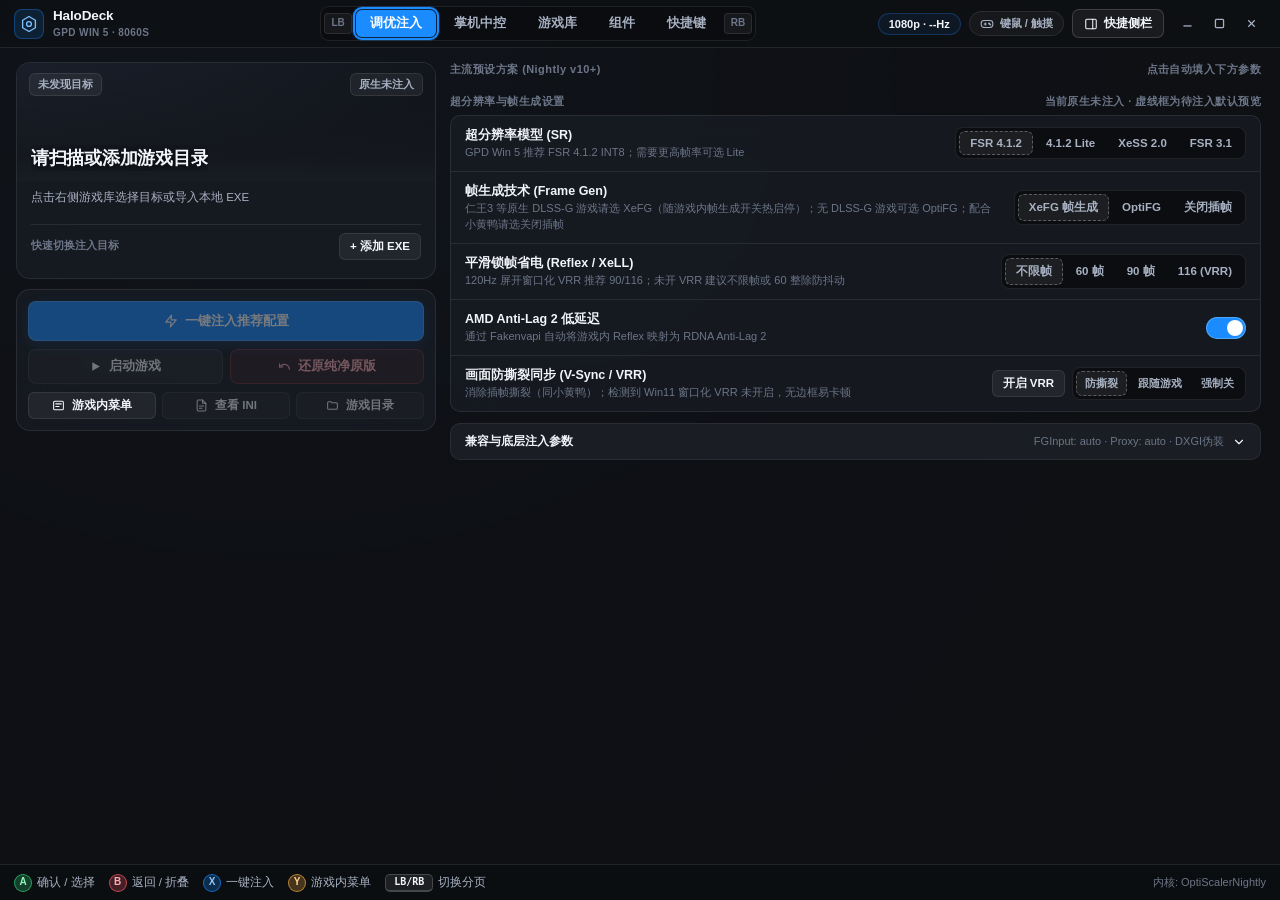
==== commit 238fe10d: "feat: rebrand to HaloDeck and add Phase 1 handheld system control center" ====
--- a/src/HandheldOpti.App/WebUI/index.html
+++ b/src/HandheldOpti.App/WebUI/index.html
@@ -3,7 +3,7 @@
 <head>
   <meta charset="UTF-8" />
   <meta name="viewport" content="width=device-width, initial-scale=1.0" />
-  <title>HandheldOpti</title>
+  <title>HaloDeck</title>
   <link rel="stylesheet" href="styles.css" />
 </head>
 <body class="mode-console">
@@ -24,7 +24,7 @@
           </svg>
         </div>
         <div class="brand-copy">
-          <span class="brand-title">HandheldOpti</span>
+          <span class="brand-title">HaloDeck</span>
           <span id="deviceTag" class="brand-sub">GPD WIN 5 · 8060S</span>
         </div>
       </div>
@@ -32,6 +32,7 @@
       <nav class="top-nav" aria-label="主功能导航">
         <span class="bumper-cap" title="LB 向左切换">LB</span>
         <button class="tab-btn active" data-tab="tune" data-focusable="true">调优注入</button>
+        <button class="tab-btn" data-tab="system" data-focusable="true">掌机中控</button>
         <button class="tab-btn" data-tab="library" data-focusable="true">游戏库</button>
         <button class="tab-btn" data-tab="components" data-focusable="true">组件</button>
         <button class="tab-btn" data-tab="shortcuts" data-focusable="true">快捷键</button>
@@ -39,6 +40,10 @@
       </nav>
 
       <div class="top-actions">
+        <button id="topSysChip" class="gp-status-chip sys-top-chip" data-focusable="true" title="点击进入掌机中控">
+          <span id="topSysLabel">1080p · --Hz</span>
+        </button>
+
         <div id="controllerChip" class="gp-status-chip" title="控制器连接状态">
           <svg viewBox="0 0 24 24" width="14" height="14" fill="none" stroke="currentColor" stroke-width="1.8" stroke-linecap="round" stroke-linejoin="round">
             <rect x="2" y="6" width="20" height="12" rx="5"></rect>
@@ -85,6 +90,12 @@
             <line x1="4" y1="18" x2="20" y2="18"></line><circle cx="11" cy="18" r="2" fill="#0e1014"></circle>
           </svg>
         </button>
+        <button class="qam-rail-btn" data-qam-tab="system" title="掌机性能与显示中控">
+          <svg viewBox="0 0 24 24" width="18" height="18" fill="none" stroke="currentColor" stroke-width="1.8" stroke-linecap="round" stroke-linejoin="round">
+            <path d="M12 14l4-4"></path>
+            <path d="M3.34 19a10 10 0 1 1 17.32 0"></path>
+          </svg>
+        </button>
         <button class="qam-rail-btn" data-qam-tab="compat" title="兼容与底层参数">
           <svg viewBox="0 0 24 24" width="18" height="18" fill="none" stroke="currentColor" stroke-width="1.8" stroke-linecap="round" stroke-linejoin="round">
             <path d="M12 3l7 3v5c0 5-3.2 8.7-7 10-3.8-1.3-7-5-7-10V6l7-3z"></path>
--- a/src/HandheldOpti.App/WebUI/styles.css
+++ b/src/HandheldOpti.App/WebUI/styles.css
@@ -1237,6 +1237,62 @@
   background: rgba(26, 140, 255, 0.14);
 }
 
+.qam-status-banner {
+  display: flex;
+  align-items: center;
+  gap: 7px;
+  padding: 6px 10px;
+  border-radius: 8px;
+  font-size: 11px;
+  font-weight: 600;
+  border: 1px solid var(--border);
+  background: rgba(255, 255, 255, 0.04);
+  color: var(--text-secondary);
+}
+
+.qam-status-banner.injected {
+  background: rgba(26, 140, 255, 0.12);
+  border-color: rgba(26, 140, 255, 0.35);
+  color: #cfe6ff;
+}
+
+.qam-status-banner.native {
+  background: rgba(255, 255, 255, 0.035);
+  border-style: dashed;
+  border-color: rgba(255, 255, 255, 0.22);
+  color: var(--text-secondary);
+}
+
+.qam-status-dot {
+  width: 7px;
+  height: 7px;
+  border-radius: 50%;
+  flex-shrink: 0;
+  background: var(--text-muted);
+}
+
+.qam-status-banner.injected .qam-status-dot {
+  background: var(--accent);
+  box-shadow: 0 0 8px rgba(26, 140, 255, 0.75);
+}
+
+.uninjected-preview .preset-card.active {
+  background: rgba(255, 255, 255, 0.04);
+  border: 1px dashed rgba(255, 255, 255, 0.28);
+}
+
+.uninjected-preview .preset-card.active .preset-tag {
+  background: rgba(255, 255, 255, 0.08);
+  color: var(--text-secondary);
+}
+
+.uninjected-preview .seg-btn.active {
+  background: rgba(255, 255, 255, 0.07);
+  border: 1px dashed rgba(255, 255, 255, 0.28);
+  color: var(--text-secondary);
+  box-shadow: none;
+}
+
 /* Modal & Toast */
 .modal-backdrop {
   position: fixed;
@@ -1326,3 +1382,203 @@
 
 .toast-item.success { border-color: rgba(47, 214, 123, 0.5); }
 .toast-item.error { border-color: rgba(255, 93, 108, 0.6); }
+
+.mem-alert-card {
+  display: flex;
+  align-items: center;
+  justify-content: space-between;
+  gap: 12px;
+  padding: 10px 14px;
+  margin-bottom: 10px;
+  border-radius: 12px;
+  background: rgba(255, 176, 32, 0.10);
+  border: 1px solid rgba(255, 176, 32, 0.35);
+}
+
+.mem-alert-copy {
+  display: flex;
+  flex-direction: column;
+  gap: 2px;
+  min-width: 0;
+}
+
+.mem-alert-title {
+  font-size: 12.5px;
+  font-weight: 700;
+  color: #ffd37a;
+  line-height: 1.3;
+}
+
+.mem-alert-sub {
+  font-size: 11px;
+  color: rgba(235, 242, 255, 0.78);
+  line-height: 1.35;
+}
+
+.mem-alert-btn {
+  flex: 0 0 auto;
+  padding: 7px 12px;
+  border-radius: 9px;
+  border: 1px solid rgba(255, 186, 66, 0.55);
+  background: rgba(255, 176, 32, 0.22);
+  color: #ffe6b3;
+  font-size: 12px;
+  font-weight: 700;
+  cursor: pointer;
+  white-space: nowrap;
+  transition: background 140ms ease, border-color 140ms ease;
+}
+
+.mem-alert-btn:hover,
+.mem-alert-btn.gp-focus {
+  background: rgba(255, 176, 32, 0.38);
+  border-color: #ffd37a;
+}
+
+/* HaloDeck Phase 1 System Control Center */
+.sys-top-chip {
+  cursor: pointer;
+  color: var(--text-primary);
+  border-color: rgba(26, 140, 255, 0.25);
+  background: rgba(26, 140, 255, 0.08);
+  transition: background 0.14s ease, border-color 0.14s ease;
+}
+
+.sys-top-chip:hover {
+  background: rgba(26, 140, 255, 0.18);
+  border-color: rgba(26, 140, 255, 0.45);
+}
+
+.sys-telemetry-grid {
+  display: grid;
+  grid-template-columns: 1fr 1fr;
+  gap: 8px;
+}
+
+.sys-stat-box {
+  padding: 9px 11px;
+  border-radius: 10px;
+  background: rgba(255, 255, 255, 0.035);
+  border: 1px solid var(--border);
+  display: flex;
+  flex-direction: column;
+  gap: 3px;
+  min-width: 0;
+}
+
+.sys-stat-label {
+  font-size: 10.5px;
+  color: var(--text-muted);
+  font-weight: 600;
+}
+
+.sys-stat-value {
+  font-size: 14px;
+  font-weight: 700;
+  color: var(--text-primary);
+  white-space: nowrap;
+  overflow: hidden;
+  text-overflow: ellipsis;
+}
+
+.sys-stat-sub {
+  font-size: 10.5px;
+  color: var(--text-secondary);
+  white-space: nowrap;
+  overflow: hidden;
+  text-overflow: ellipsis;
+}
+
+.step-slider {
+  display: inline-flex;
+  align-items: center;
+  gap: 7px;
+  flex-shrink: 0;
+}
+
+.qam-stack .step-slider {
+  width: 100%;
+}
+
+.step-btn {
+  min-width: 30px;
+  height: 28px;
+  padding: 0 9px;
+  border-radius: 7px;
+  border: 1px solid var(--border-strong);
+  background: rgba(255, 255, 255, 0.06);
+  color: var(--text-primary);
+  font-size: 13px;
+  font-weight: 700;
+  cursor: pointer;
+  display: inline-flex;
+  align-items: center;
+  justify-content: center;
+  transition: background 0.14s ease, border-color 0.14s ease;
+}
+
+.step-btn:hover:not(:disabled) {
+  background: rgba(255, 255, 255, 0.13);
+}
+
+.step-btn:disabled {
+  opacity: 0.42;
+  cursor: not-allowed;
+}
+
+.step-btn.active {
+  background: rgba(255, 93, 108, 0.20);
+  border-color: rgba(255, 93, 108, 0.45);
+  color: #ffb8c0;
+}
+
+.step-track {
+  position: relative;
+  min-width: 120px;
+  flex: 1;
+  height: 28px;
+  border-radius: 7px;
+  background: var(--bg-well);
+  border: 1px solid var(--border);
+  overflow: hidden;
+  cursor: pointer;
+  display: flex;
+  align-items: center;
+  justify-content: center;
+}
+
+.step-fill {
+  position: absolute;
+  left: 0;
+  top: 0;
+  bottom: 0;
+  background: linear-gradient(90deg, rgba(26, 140, 255, 0.45), rgba(26, 140, 255, 0.78));
+  pointer-events: none;
+  transition: width 0.12s ease;
+}
+
+.step-val {
+  position: relative;
+  z-index: 1;
+  font-size: 11.5px;
+  font-weight: 700;
+  color: #ffffff;
+  text-shadow: 0 1px 3px rgba(0, 0, 0, 0.65);
+}
+
+.qam-quick-sys-chip {
+  font-size: 10.5px;
+  padding: 3px 7px;
+  border-radius: 6px;
+  border: 1px solid rgba(255, 255, 255, 0.16);
+  background: rgba(255, 255, 255, 0.05);
+  color: var(--text-secondary);
+  cursor: pointer;
+  white-space: nowrap;
+}
+
+.qam-quick-sys-chip.warn {
+  border-color: rgba(255, 176, 32, 0.45);
+  background: rgba(255, 176, 32, 0.14);
+  color: #ffd37a;
+}
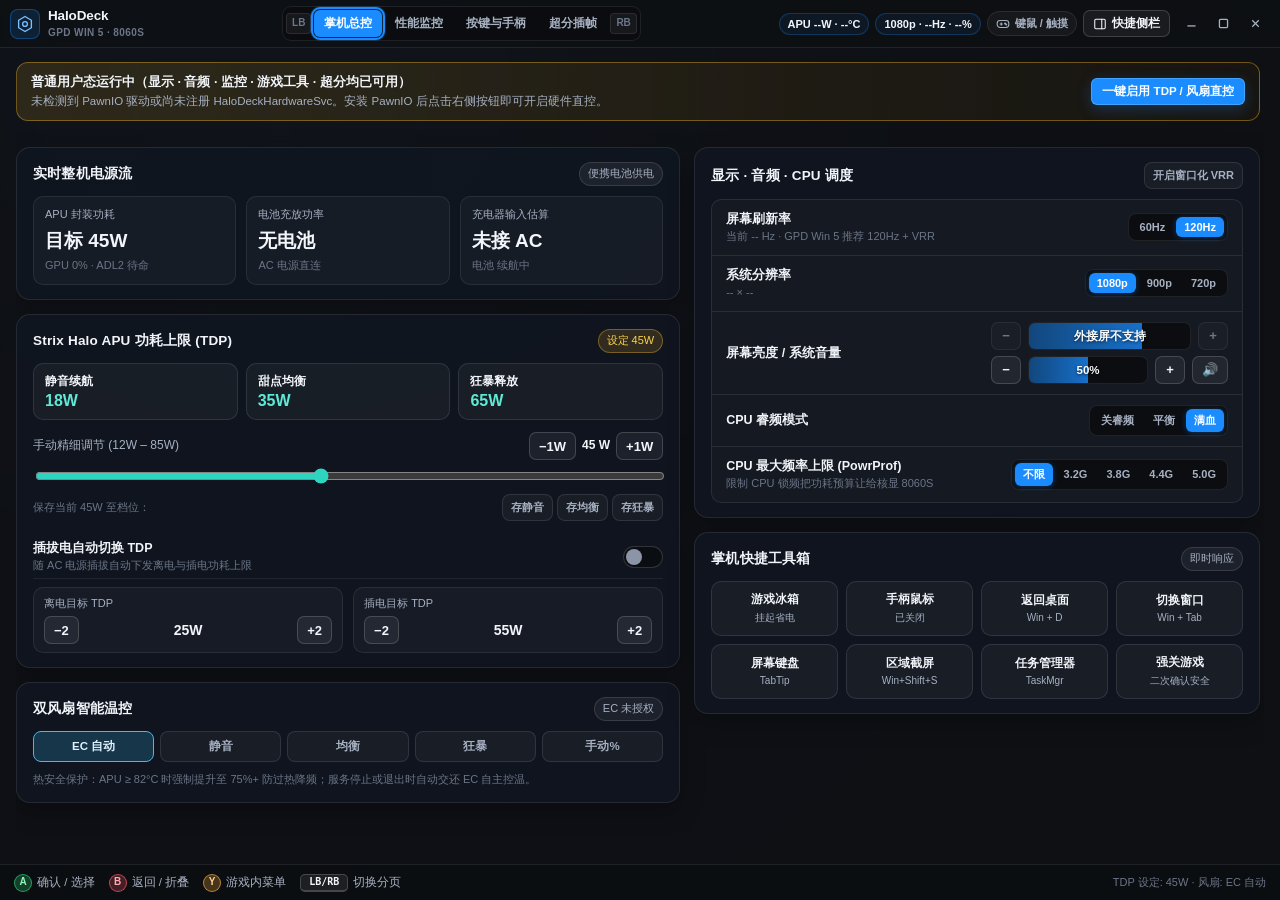
==== commit 6e6b6131: "feat: upgrade HaloDeck to v0.3.0 handheld-first full control center" ====
--- a/src/HandheldOpti.App/WebUI/index.html
+++ b/src/HandheldOpti.App/WebUI/index.html
@@ -3,7 +3,7 @@
 <head>
   <meta charset="UTF-8" />
   <meta name="viewport" content="width=device-width, initial-scale=1.0" />
-  <title>HaloDeck</title>
+  <title>HaloDeck · 掌机全能控制中心</title>
   <link rel="stylesheet" href="styles.css" />
 </head>
 <body class="mode-console">
@@ -31,17 +31,20 @@
 
       <nav class="top-nav" aria-label="主功能导航">
         <span class="bumper-cap" title="LB 向左切换">LB</span>
-        <button class="tab-btn active" data-tab="tune" data-focusable="true">调优注入</button>
-        <button class="tab-btn" data-tab="system" data-focusable="true">掌机中控</button>
-        <button class="tab-btn" data-tab="library" data-focusable="true">游戏库</button>
-        <button class="tab-btn" data-tab="components" data-focusable="true">组件</button>
-        <button class="tab-btn" data-tab="shortcuts" data-focusable="true">快捷键</button>
+        <button class="tab-btn active" data-nav="handheld" data-focusable="true">掌机总控</button>
+        <button class="tab-btn" data-nav="monitor" data-focusable="true">性能监控</button>
+        <button class="tab-btn" data-nav="controls" data-focusable="true">按键与手柄</button>
+        <button class="tab-btn" data-nav="opti" data-focusable="true">超分插帧</button>
         <span class="bumper-cap" title="RB 向右切换">RB</span>
       </nav>
 
       <div class="top-actions">
-        <button id="topSysChip" class="gp-status-chip sys-top-chip" data-focusable="true" title="点击进入掌机中控">
-          <span id="topSysLabel">1080p · --Hz</span>
+        <button id="topApuChip" class="gp-status-chip sys-top-chip" data-focusable="true" title="点击查看性能监控与 OSD">
+          <span id="topApuLabel">APU --W · --°C</span>
+        </button>
+
+        <button id="topSysChip" class="gp-status-chip sys-top-chip" data-focusable="true" title="点击回到掌机总控">
+          <span id="topSysLabel">1080p · --Hz · --%</span>
         </button>
 
         <div id="controllerChip" class="gp-status-chip" title="控制器连接状态">
@@ -83,30 +86,28 @@
     <aside id="qamRail" class="qam-rail hidden" aria-label="侧栏页面切换">
       <span class="qam-bumper">LB</span>
       <div class="qam-rail-items">
-        <button class="qam-rail-btn active" data-qam-tab="tune" title="超分调优">
-          <svg viewBox="0 0 24 24" width="18" height="18" fill="none" stroke="currentColor" stroke-width="1.8" stroke-linecap="round">
-            <line x1="4" y1="6" x2="20" y2="6"></line><circle cx="9" cy="6" r="2" fill="#0e1014"></circle>
-            <line x1="4" y1="12" x2="20" y2="12"></line><circle cx="15" cy="12" r="2" fill="#0e1014"></circle>
-            <line x1="4" y1="18" x2="20" y2="18"></line><circle cx="11" cy="18" r="2" fill="#0e1014"></circle>
-          </svg>
-        </button>
-        <button class="qam-rail-btn" data-qam-tab="system" title="掌机性能与显示中控">
+        <button class="qam-rail-btn active" data-qam-tab="handheld" title="掌机总控">
           <svg viewBox="0 0 24 24" width="18" height="18" fill="none" stroke="currentColor" stroke-width="1.8" stroke-linecap="round" stroke-linejoin="round">
             <path d="M12 14l4-4"></path>
             <path d="M3.34 19a10 10 0 1 1 17.32 0"></path>
           </svg>
         </button>
-        <button class="qam-rail-btn" data-qam-tab="compat" title="兼容与底层参数">
+        <button class="qam-rail-btn" data-qam-tab="osd" title="性能监控与 OSD">
           <svg viewBox="0 0 24 24" width="18" height="18" fill="none" stroke="currentColor" stroke-width="1.8" stroke-linecap="round" stroke-linejoin="round">
-            <path d="M12 3l7 3v5c0 5-3.2 8.7-7 10-3.8-1.3-7-5-7-10V6l7-3z"></path>
+            <polyline points="22 12 18 12 15 20 9 4 6 12 2 12"></polyline>
           </svg>
         </button>
-        <button class="qam-rail-btn" data-qam-tab="games" title="切换目标游戏">
+        <button class="qam-rail-btn" data-qam-tab="controls" title="按键与鼠标">
           <svg viewBox="0 0 24 24" width="18" height="18" fill="none" stroke="currentColor" stroke-width="1.8" stroke-linecap="round" stroke-linejoin="round">
-            <rect x="3" y="4" width="7" height="7" rx="1.5"></rect>
-            <rect x="14" y="4" width="7" height="7" rx="1.5"></rect>
-            <rect x="3" y="13" width="7" height="7" rx="1.5"></rect>
-            <rect x="14" y="13" width="7" height="7" rx="1.5"></rect>
+            <rect x="2" y="6" width="20" height="12" rx="4"></rect>
+            <path d="M6 12h4M8 10v4"></path>
+            <circle cx="15.5" cy="11" r="1"></circle>
+            <circle cx="17.5" cy="13" r="1"></circle>
+          </svg>
+        </button>
+        <button class="qam-rail-btn" data-qam-tab="opti" title="OptiScaler 超分插帧">
+          <svg viewBox="0 0 24 24" width="18" height="18" fill="none" stroke="currentColor" stroke-width="1.8" stroke-linecap="round" stroke-linejoin="round">
+            <polygon points="13 2 3 14 12 14 11 22 21 10 12 10 13 2"></polygon>
           </svg>
         </button>
       </div>
@@ -125,15 +126,15 @@
           <h3 id="modalTitle" class="modal-title">诊断详情</h3>
           <p id="modalSubtitle" class="modal-sub"></p>
         </div>
-        <button id="btnCloseModal" class="win-btn" data-focusable="true" aria-label="关闭弹窗">
-          <svg viewBox="0 0 16 16" width="14" height="14" fill="none" stroke="currentColor" stroke-width="1.7"><line x1="4" y1="4" x2="12" y2="12"></line><line x1="12" y1="4" x2="4" y2="12"></line></svg>
-        </button>
+        <button id="btnCloseModal" class="btn btn-sm" data-focusable="true">关闭 [B]</button>
       </div>
       <div id="modalBody" class="modal-body"></div>
     </div>
   </div>
 
-  <div id="toastStack" class="toast-stack"></div>
+  <!-- Non-blocking Floating Toasts -->
+  <div id="toastStack" class="toast-stack" aria-live="polite"></div>
+
   <script src="app.js"></script>
 </body>
 </html>
--- a/src/HandheldOpti.App/WebUI/styles.css
+++ b/src/HandheldOpti.App/WebUI/styles.css
@@ -113,18 +113,19 @@
   display: flex;
   align-items: center;
   justify-content: space-between;
-  padding: 0 14px;
+  padding: 0 10px;
   background: rgba(14, 16, 20, 0.88);
   backdrop-filter: blur(20px);
   border-bottom: 1px solid var(--border);
-  gap: 12px;
+  gap: 8px;
 }
 
 .top-brand {
   display: flex;
   align-items: center;
-  gap: 9px;
-  min-width: 185px;
+  gap: 8px;
+  min-width: auto;
+  flex-shrink: 0;
 }
 
 .brand-mark {
@@ -159,31 +160,34 @@
 .top-nav {
   display: flex;
   align-items: center;
-  gap: 4px;
+  gap: 3px;
   padding: 3px;
   background: var(--bg-well);
   border: 1px solid var(--border);
   border-radius: 9px;
+  flex-shrink: 0;
 }
 
 .bumper-cap {
   font-size: 10px;
   font-weight: 700;
   color: var(--text-muted);
-  padding: 2px 6px;
+  padding: 2px 5px;
   border-radius: 4px;
   background: rgba(255, 255, 255, 0.05);
   border: 1px solid var(--border);
+  white-space: nowrap;
 }
 
 .tab-btn {
   border: none;
   background: transparent;
   color: var(--text-secondary);
-  padding: 5px 14px;
+  padding: 5px 10px;
   border-radius: 6px;
-  font-size: 12.5px;
+  font-size: 12px;
   font-weight: 600;
+  white-space: nowrap;
   cursor: pointer;
   transition: background 0.14s ease, color 0.14s ease;
 }
@@ -202,17 +206,19 @@
 .top-actions {
   display: flex;
   align-items: center;
-  gap: 8px;
+  gap: 6px;
+  flex-shrink: 0;
 }
 
 .gp-status-chip {
   display: inline-flex;
   align-items: center;
-  gap: 6px;
-  padding: 4px 10px;
+  gap: 5px;
+  padding: 4px 8px;
   border-radius: 999px;
   font-size: 11px;
   font-weight: 600;
+  white-space: nowrap;
   color: var(--text-secondary);
   background: rgba(255, 255, 255, 0.04);
   border: 1px solid var(--border);
@@ -227,14 +233,15 @@
 .top-pill-btn {
   display: inline-flex;
   align-items: center;
-  gap: 6px;
-  padding: 5px 11px;
+  gap: 5px;
+  padding: 5px 9px;
   border-radius: 7px;
   border: 1px solid var(--border-strong);
   background: rgba(255, 255, 255, 0.05);
   color: var(--text-primary);
-  font-size: 12px;
+  font-size: 11.5px;
   font-weight: 600;
+  white-space: nowrap;
   cursor: pointer;
 }
 
@@ -852,6 +859,8 @@
 
 .poster-card {
   position: relative;
+  width: 100%;
+  min-height: 245px;
   aspect-ratio: 2 / 3;
   border-radius: 10px;
   overflow: hidden;
@@ -876,6 +885,8 @@
 }
 
 .poster-img {
+  position: absolute;
+  inset: 0;
   width: 100%;
   height: 100%;
   object-fit: cover;
@@ -883,6 +894,8 @@
 }
 
 .poster-fallback {
+  position: absolute;
+  inset: 0;
   width: 100%;
   height: 100%;
   display: flex;
@@ -1582,3 +1595,659 @@
   background: rgba(255, 176, 32, 0.14);
   color: #ffd37a;
 }
+
+/* ==================== HaloDeck v0.3.0 Handheld-First Control Center ==================== */
+
+.hh-banner {
+  display: flex;
+  align-items: center;
+  justify-content: space-between;
+  gap: 12px;
+  padding: 10px 14px;
+  margin-bottom: 14px;
+  border-radius: 12px;
+  border: 1px solid rgba(56, 189, 248, 0.3);
+  background: linear-gradient(90deg, rgba(56, 189, 248, 0.12), rgba(20, 27, 40, 0.85));
+}
+
+.hh-banner.warn {
+  border-color: rgba(251, 191, 36, 0.38);
+  background: linear-gradient(90deg, rgba(251, 191, 36, 0.13), rgba(25, 22, 18, 0.86));
+}
+
+.hh-banner-text {
+  display: flex;
+  flex-direction: column;
+  gap: 2px;
+  font-size: 12.5px;
+  color: var(--text-primary, #f1f5f9);
+}
+
+.hh-banner-sub {
+  font-size: 11.5px;
+  color: var(--text-secondary, #94a3b8);
+}
+
+.hh-banner-actions {
+  display: flex;
+  align-items: center;
+  gap: 8px;
+  flex-shrink: 0;
+}
+
+.hh-layout {
+  display: grid;
+  grid-template-columns: minmax(0, 1.08fr) minmax(0, 0.92fr);
+  gap: 14px;
+  align-items: start;
+}
+
+@media (max-width: 1020px) {
+  .hh-layout,
+  .mon-top-grid,
+  .charts-grid,
+  .controls-layout {
+    grid-template-columns: 1fr !important;
+  }
+}
+
+.hh-col {
+  display: flex;
+  flex-direction: column;
+  gap: 14px;
+  min-width: 0;
+}
+
+.hh-card {
+  border-radius: 14px;
+  border: 1px solid rgba(255, 255, 255, 0.09);
+  background: rgba(17, 23, 34, 0.82);
+  padding: 14px 16px;
+  box-shadow: 0 8px 24px rgba(0, 0, 0, 0.25);
+  min-width: 0;
+}
+
+.hh-card-head {
+  display: flex;
+  align-items: center;
+  justify-content: space-between;
+  gap: 10px;
+  margin-bottom: 10px;
+}
+
+.hh-card-title {
+  font-size: 13.5px;
+  font-weight: 700;
+  color: var(--text-primary, #f1f5f9);
+  letter-spacing: 0.2px;
+}
+
+.hh-card-badge {
+  font-size: 11px;
+  padding: 3px 8px;
+  border-radius: 999px;
+  background: rgba(255, 255, 255, 0.06);
+  border: 1px solid rgba(255, 255, 255, 0.12);
+  color: var(--text-secondary, #94a3b8);
+  font-variant-numeric: tabular-nums;
+}
+
+.hh-card-badge.live {
+  background: rgba(45, 212, 191, 0.14);
+  border-color: rgba(45, 212, 191, 0.36);
+  color: #5eead4;
+}
+
+.hh-card-badge.warn {
+  background: rgba(251, 191, 36, 0.14);
+  border-color: rgba(251, 191, 36, 0.36);
+  color: #fcd34d;
+}
+
+/* Power Flow */
+.power-flow-grid {
+  display: grid;
+  grid-template-columns: repeat(3, minmax(0, 1fr));
+  gap: 10px;
+}
+
+.pf-box {
+  border-radius: 10px;
+  border: 1px solid rgba(255, 255, 255, 0.08);
+  background: rgba(255, 255, 255, 0.03);
+  padding: 10px 11px;
+  display: flex;
+  flex-direction: column;
+  gap: 4px;
+  min-width: 0;
+}
+
+.pf-label {
+  font-size: 11px;
+  color: var(--text-secondary, #94a3b8);
+}
+
+.pf-val {
+  font-size: 19px;
+  font-weight: 700;
+  color: var(--text-primary, #f1f5f9);
+  font-variant-numeric: tabular-nums;
+  white-space: nowrap;
+  overflow: hidden;
+  text-overflow: ellipsis;
+}
+
+.pf-sub {
+  font-size: 11px;
+  color: var(--text-muted, #64748b);
+  font-variant-numeric: tabular-nums;
+  white-space: nowrap;
+  overflow: hidden;
+  text-overflow: ellipsis;
+}
+
+/* TDP Presets & Slider */
+.tdp-presets-grid {
+  display: grid;
+  grid-template-columns: repeat(3, minmax(0, 1fr));
+  gap: 8px;
+  margin-bottom: 12px;
+}
+
+.tdp-preset-btn {
+  display: flex;
+  flex-direction: column;
+  align-items: flex-start;
+  gap: 2px;
+  padding: 9px 11px;
+  border-radius: 10px;
+  border: 1px solid rgba(255, 255, 255, 0.1);
+  background: rgba(255, 255, 255, 0.04);
+  color: var(--text-primary, #f1f5f9);
+  cursor: pointer;
+  text-align: left;
+  transition: border-color 0.15s ease, background 0.15s ease;
+}
+
+.tdp-preset-btn:hover,
+.tdp-preset-btn:focus-visible {
+  border-color: rgba(56, 189, 248, 0.55);
+  background: rgba(56, 189, 248, 0.1);
+}
+
+.tdp-preset-btn.active {
+  border-color: #2dd4bf;
+  background: rgba(45, 212, 191, 0.16);
+}
+
+.tdp-preset-name {
+  font-size: 12px;
+  font-weight: 600;
+}
+
+.tdp-preset-watt {
+  font-size: 16px;
+  font-weight: 700;
+  font-variant-numeric: tabular-nums;
+  color: #5eead4;
+}
+
+.slider-control-row {
+  display: flex;
+  flex-direction: column;
+  gap: 6px;
+  margin-bottom: 10px;
+}
+
+.slider-header {
+  display: flex;
+  align-items: center;
+  justify-content: space-between;
+  font-size: 12px;
+  color: var(--text-secondary, #94a3b8);
+}
+
+.slider-header strong {
+  color: var(--text-primary, #f1f5f9);
+  font-variant-numeric: tabular-nums;
+}
+
+.hh-range {
+  width: 100%;
+  accent-color: #2dd4bf;
+  cursor: pointer;
+}
+
+.linkage-row {
+  display: grid;
+  grid-template-columns: repeat(2, minmax(0, 1fr));
+  gap: 10px;
+  padding-top: 8px;
+  border-top: 1px solid rgba(255, 255, 255, 0.07);
+}
+
+/* Fan Mode Pills */
+.fan-mode-pills {
+  display: grid;
+  grid-template-columns: repeat(5, minmax(0, 1fr));
+  gap: 6px;
+  margin-bottom: 10px;
+}
+
+.pill-btn {
+  padding: 7px 6px;
+  border-radius: 8px;
+  border: 1px solid rgba(255, 255, 255, 0.1);
+  background: rgba(255, 255, 255, 0.04);
+  color: var(--text-secondary, #cbd5e1);
+  font-size: 11.5px;
+  font-weight: 600;
+  cursor: pointer;
+  text-align: center;
+  transition: all 0.15s ease;
+}
+
+.pill-btn:hover,
+.pill-btn:focus-visible {
+  border-color: rgba(56, 189, 248, 0.5);
+  color: #fff;
+}
+
+.pill-btn.active {
+  border-color: #38bdf8;
+  background: rgba(56, 189, 248, 0.2);
+  color: #e0f2fe;
+}
+
+.pill-btn.small {
+  padding: 5px 8px;
+  font-size: 11px;
+}
+
+/* Toolbox Grid */
+.toolbox-grid {
+  display: grid;
+  grid-template-columns: repeat(4, minmax(0, 1fr));
+  gap: 8px;
+}
+
+.toolbox-tile {
+  display: flex;
+  flex-direction: column;
+  align-items: center;
+  justify-content: center;
+  gap: 4px;
+  padding: 10px 6px;
+  border-radius: 10px;
+  border: 1px solid rgba(255, 255, 255, 0.1);
+  background: rgba(255, 255, 255, 0.04);
+  color: var(--text-primary, #f1f5f9);
+  font-size: 11.5px;
+  font-weight: 600;
+  cursor: pointer;
+  text-align: center;
+  transition: all 0.15s ease;
+}
+
+.toolbox-tile:hover,
+.toolbox-tile:focus-visible {
+  border-color: rgba(45, 212, 191, 0.55);
+  background: rgba(45, 212, 191, 0.12);
+}
+
+.toolbox-tile.active {
+  border-color: #2dd4bf;
+  background: rgba(45, 212, 191, 0.2);
+  color: #ccfbf1;
+}
+
+.toolbox-tile .tb-sub {
+  font-size: 10px;
+  font-weight: 400;
+  color: var(--text-secondary, #94a3b8);
+}
+
+.btn-armed-danger,
+.toolbox-tile.armed {
+  border-color: rgba(248, 113, 113, 0.85) !important;
+  background: rgba(220, 38, 38, 0.28) !important;
+  color: #fecaca !important;
+  box-shadow: 0 0 0 1px rgba(248, 113, 113, 0.35);
+}
+
+.frozen-chip-row {
+  display: flex;
+  flex-wrap: wrap;
+  gap: 6px;
+  margin-top: 10px;
+}
+
+.frozen-chip {
+  display: inline-flex;
+  align-items: center;
+  gap: 6px;
+  padding: 4px 9px;
+  border-radius: 999px;
+  border: 1px solid rgba(56, 189, 248, 0.4);
+  background: rgba(56, 189, 248, 0.14);
+  color: #bae6fd;
+  font-size: 11px;
+  cursor: pointer;
+}
+
+.per-game-perf-row {
+  display: grid;
+  grid-template-columns: minmax(0, 1.1fr) auto auto auto;
+  align-items: center;
+  gap: 8px;
+  padding-top: 8px;
+}
+
+.hh-inline-grid {
+  display: grid;
+  grid-template-columns: repeat(2, minmax(0, 1fr));
+  gap: 10px;
+}
+
+.hh-select,
+.hh-input {
+  width: 100%;
+  box-sizing: border-box;
+  padding: 6px 9px;
+  border-radius: 8px;
+  border: 1px solid rgba(255, 255, 255, 0.14);
+  background: rgba(11, 15, 24, 0.9);
+  color: var(--text-primary, #f1f5f9);
+  font-size: 12px;
+}
+
+.hh-field {
+  display: flex;
+  flex-direction: column;
+  gap: 4px;
+  min-width: 0;
+}
+
+.hh-field label {
+  font-size: 11px;
+  color: var(--text-secondary, #94a3b8);
+}
+
+/* Monitor View */
+.mon-top-grid {
+  display: grid;
+  grid-template-columns: minmax(0, 1.1fr) minmax(0, 0.9fr);
+  gap: 14px;
+  margin-bottom: 14px;
+}
+
+.osd-level-pills {
+  display: grid;
+  grid-template-columns: repeat(5, minmax(0, 1fr));
+  gap: 6px;
+  margin-bottom: 10px;
+}
+
+.osd-preview-box {
+  position: relative;
+  height: 150px;
+  border-radius: 12px;
+  border: 1px solid rgba(255, 255, 255, 0.1);
+  background:
+    radial-gradient(circle at 75% 25%, rgba(56, 189, 248, 0.2), transparent 52%),
+    radial-gradient(circle at 20% 80%, rgba(45, 212, 191, 0.16), transparent 50%),
+    #0b0f18;
+  overflow: hidden;
+  padding: 12px;
+}
+
+.osd-preview-hud {
+  display: inline-flex;
+  flex-direction: column;
+  gap: 3px;
+  padding: 7px 10px;
+  border-radius: 8px;
+  background: rgba(8, 12, 19, 0.82);
+  border: 1px solid rgba(255, 255, 255, 0.16);
+  font-size: 11px;
+  color: #e2e8f0;
+  font-variant-numeric: tabular-nums;
+  max-width: 92%;
+}
+
+.osd-preview-box.pos-top-left {
+  display: flex;
+  justify-content: flex-start;
+  align-items: flex-start;
+}
+
+.osd-preview-box.pos-top-center {
+  display: flex;
+  justify-content: center;
+  align-items: flex-start;
+}
+
+.osd-preview-box.pos-top-right {
+  display: flex;
+  justify-content: flex-end;
+  align-items: flex-start;
+}
+
+.mon-kpi-grid {
+  display: grid;
+  grid-template-columns: repeat(3, minmax(0, 1fr));
+  gap: 10px;
+  margin-bottom: 14px;
+}
+
+.mon-kpi-card {
+  border-radius: 12px;
+  border: 1px solid rgba(255, 255, 255, 0.08);
+  background: rgba(17, 23, 34, 0.78);
+  padding: 11px 13px;
+  display: flex;
+  flex-direction: column;
+  gap: 4px;
+}
+
+.mon-kpi-val {
+  font-size: 20px;
+  font-weight: 700;
+  color: var(--text-primary, #f1f5f9);
+  font-variant-numeric: tabular-nums;
+}
+
+.mon-kpi-sub {
+  font-size: 11px;
+  color: var(--text-secondary, #94a3b8);
+  font-variant-numeric: tabular-nums;
+}
+
+.charts-grid {
+  display: grid;
+  grid-template-columns: repeat(2, minmax(0, 1fr));
+  gap: 14px;
+}
+
+.chart-card {
+  border-radius: 14px;
+  border: 1px solid rgba(255, 255, 255, 0.09);
+  background: rgba(17, 23, 34, 0.82);
+  padding: 12px 14px;
+}
+
+.sparkline-svg {
+  width: 100%;
+  height: 110px;
+  display: block;
+}
+
+/* Controls View & GPD V2 */
+.controls-layout {
+  display: grid;
+  grid-template-columns: repeat(2, minmax(0, 1fr));
+  gap: 14px;
+  align-items: start;
+}
+
+.gpd-grid {
+  display: grid;
+  grid-template-columns: repeat(2, minmax(0, 1fr));
+  gap: 10px;
+  margin-bottom: 10px;
+}
+
+.gpd-warn-note {
+  font-size: 11px;
+  padding: 7px 10px;
+  border-radius: 8px;
+  background: rgba(251, 191, 36, 0.11);
+  border: 1px solid rgba(251, 191, 36, 0.28);
+  color: #fde68a;
+  margin-bottom: 10px;
+}
+
+.hotkey-list {
+  display: flex;
+  flex-direction: column;
+  gap: 8px;
+}
+
+.hotkey-row {
+  display: flex;
+  align-items: center;
+  justify-content: space-between;
+  gap: 10px;
+  padding: 8px 10px;
+  border-radius: 9px;
+  background: rgba(255, 255, 255, 0.03);
+  border: 1px solid rgba(255, 255, 255, 0.07);
+}
+
+/* Opti Sub-Navigation Bar */
+.sub-nav-bar {
+  display: inline-flex;
+  align-items: center;
+  gap: 6px;
+  padding: 4px;
+  margin-bottom: 14px;
+  border-radius: 11px;
+  background: rgba(15, 20, 30, 0.86);
+  border: 1px solid rgba(255, 255, 255, 0.1);
+}
+
+.sub-tab-btn {
+  padding: 6px 14px;
+  border-radius: 8px;
+  border: none;
+  background: transparent;
+  color: var(--text-secondary, #94a3b8);
+  font-size: 12.5px;
+  font-weight: 600;
+  cursor: pointer;
+  transition: all 0.15s ease;
+}
+
+.sub-tab-btn:hover,
+.sub-tab-btn:focus-visible {
+  color: #fff;
+  background: rgba(255, 255, 255, 0.06);
+}
+
+.sub-tab-btn.active {
+  background: rgba(45, 212, 191, 0.2);
+  color: #5eead4;
+  box-shadow: inset 0 0 0 1px rgba(45, 212, 191, 0.4);
+}
+
+/* QAM v0.3.0 Additions (Strictly fits 440px) */
+.qam-section {
+  border-radius: 12px;
+  border: 1px solid rgba(255, 255, 255, 0.09);
+  background: rgba(18, 24, 36, 0.85);
+  padding: 11px 12px;
+  margin-bottom: 10px;
+  max-width: 100%;
+  box-sizing: border-box;
+}
+
+.qam-section-title {
+  display: flex;
+  align-items: center;
+  justify-content: space-between;
+  font-size: 12px;
+  font-weight: 700;
+  color: var(--text-primary, #f1f5f9);
+  margin-bottom: 8px;
+}
+
+.qam-preset-row {
+  display: grid;
+  grid-template-columns: repeat(3, minmax(0, 1fr));
+  gap: 6px;
+  margin-bottom: 8px;
+}
+
+.qam-fan-row {
+  display: grid;
+  grid-template-columns: repeat(5, minmax(0, 1fr));
+  gap: 4px;
+  margin-bottom: 8px;
+}
+
+.qam-toolbox-mini {
+  display: grid;
+  grid-template-columns: repeat(2, minmax(0, 1fr));
+  gap: 6px;
+}
+
+.qam-status-banner {
+  border-radius: 10px;
+  border: 1px solid rgba(255, 255, 255, 0.12);
+  background: rgba(255, 255, 255, 0.04);
+  padding: 9px 10px;
+  margin-bottom: 10px;
+  display: flex;
+  flex-direction: column;
+  gap: 4px;
+}
+
+.qam-status-banner.injected {
+  border-color: rgba(45, 212, 191, 0.42);
+  background: rgba(45, 212, 191, 0.12);
+}
+
+.qam-status-banner.uninjected {
+  border-color: rgba(251, 191, 36, 0.35);
+  background: rgba(251, 191, 36, 0.09);
+}
+
+.qam-game-switcher {
+  display: flex;
+  gap: 6px;
+  overflow-x: auto;
+  padding-bottom: 4px;
+  margin-bottom: 8px;
+}
+
+.qam-game-pill {
+  flex: 0 0 auto;
+  max-width: 150px;
+  padding: 4px 9px;
+  border-radius: 999px;
+  border: 1px solid rgba(255, 255, 255, 0.12);
+  background: rgba(255, 255, 255, 0.04);
+  color: var(--text-secondary, #cbd5e1);
+  font-size: 11px;
+  white-space: nowrap;
+  overflow: hidden;
+  text-overflow: ellipsis;
+  cursor: pointer;
+}
+
+.qam-game-pill.active {
+  border-color: #38bdf8;
+  background: rgba(56, 189, 248, 0.2);
+  color: #e0f2fe;
+}
+
